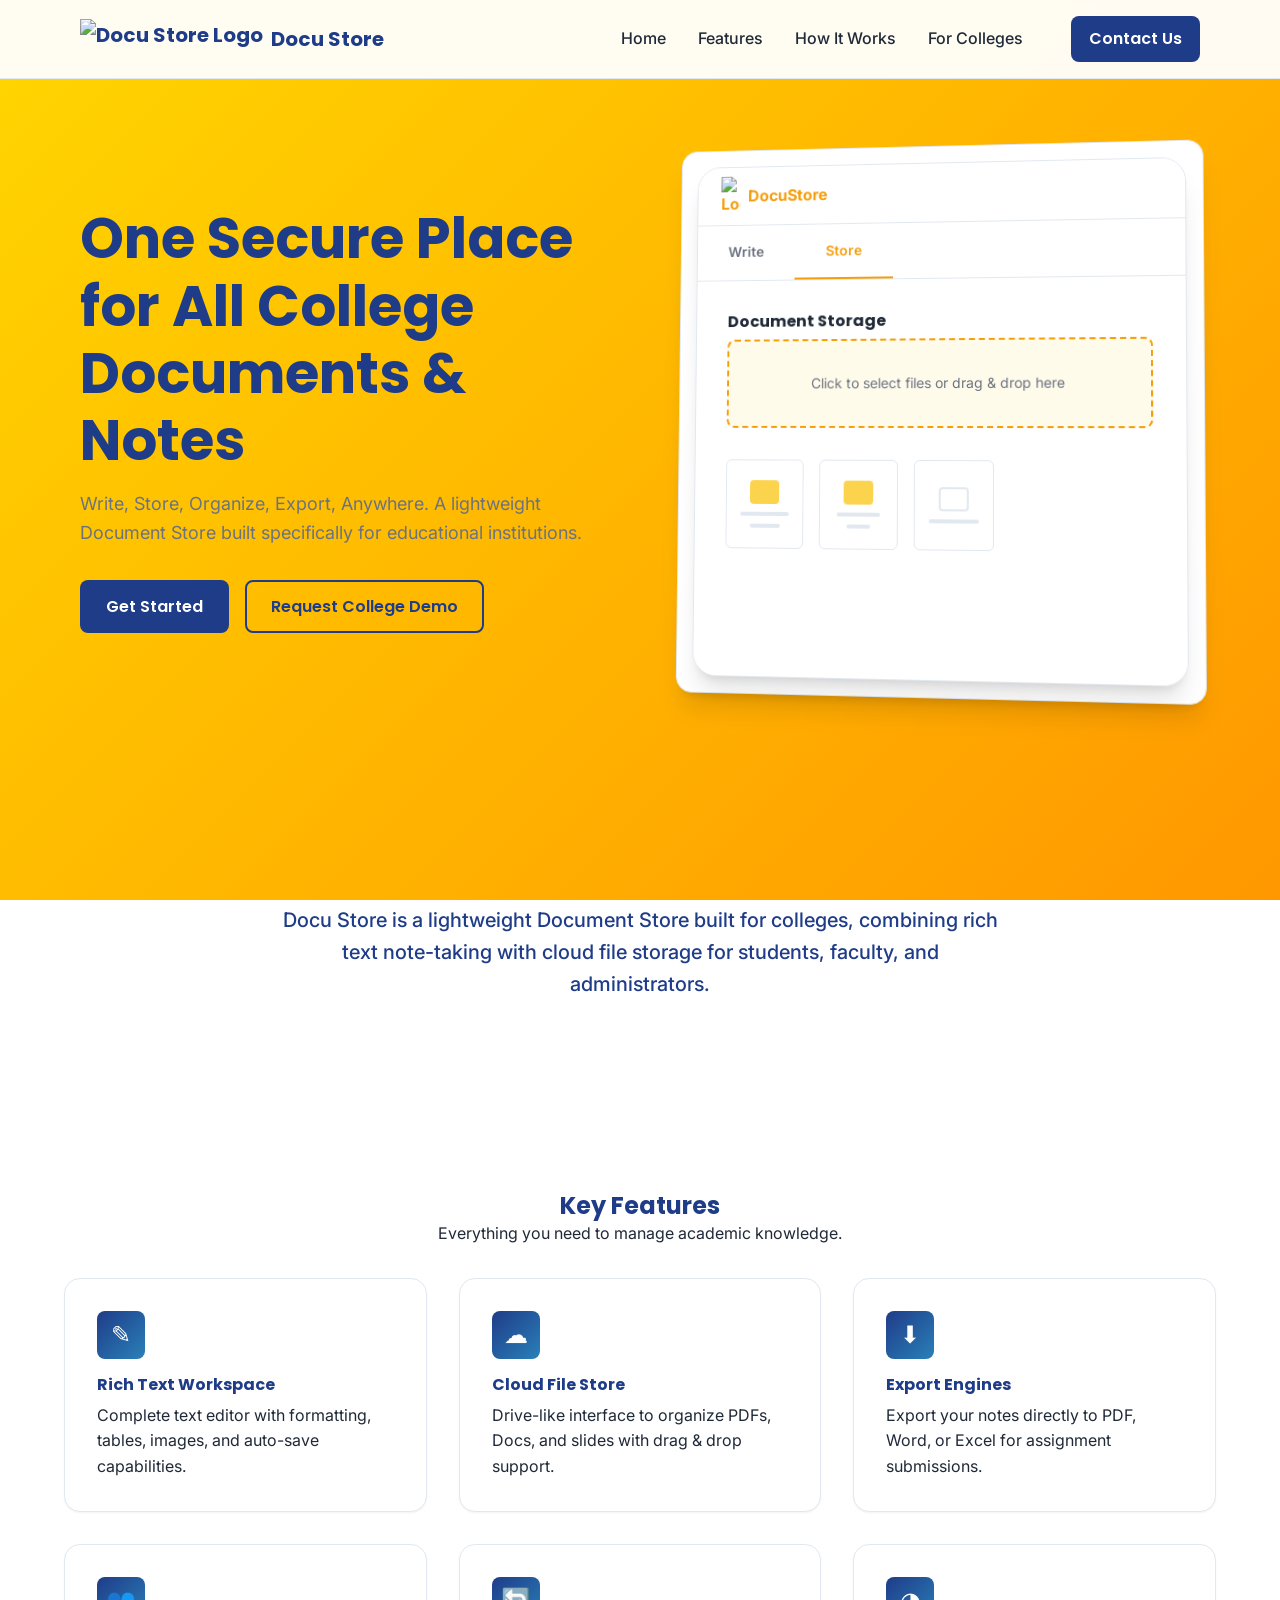
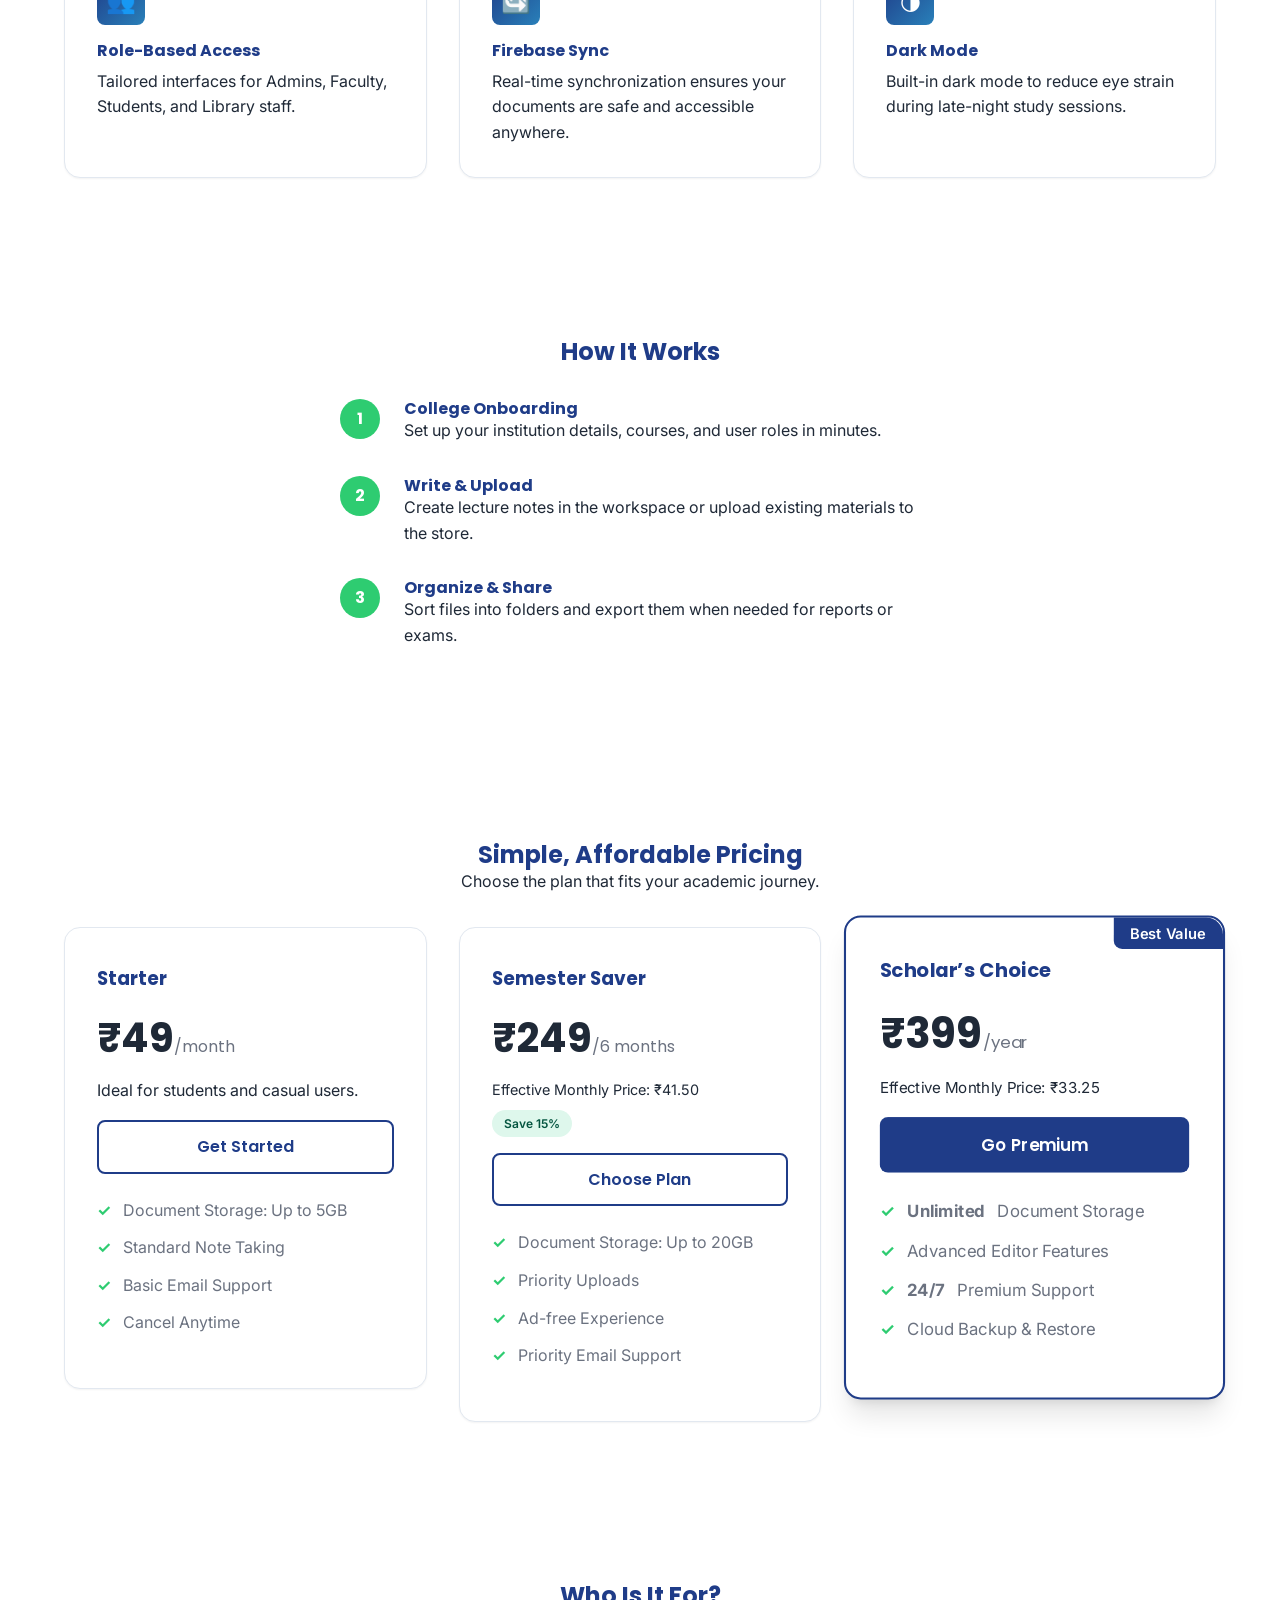
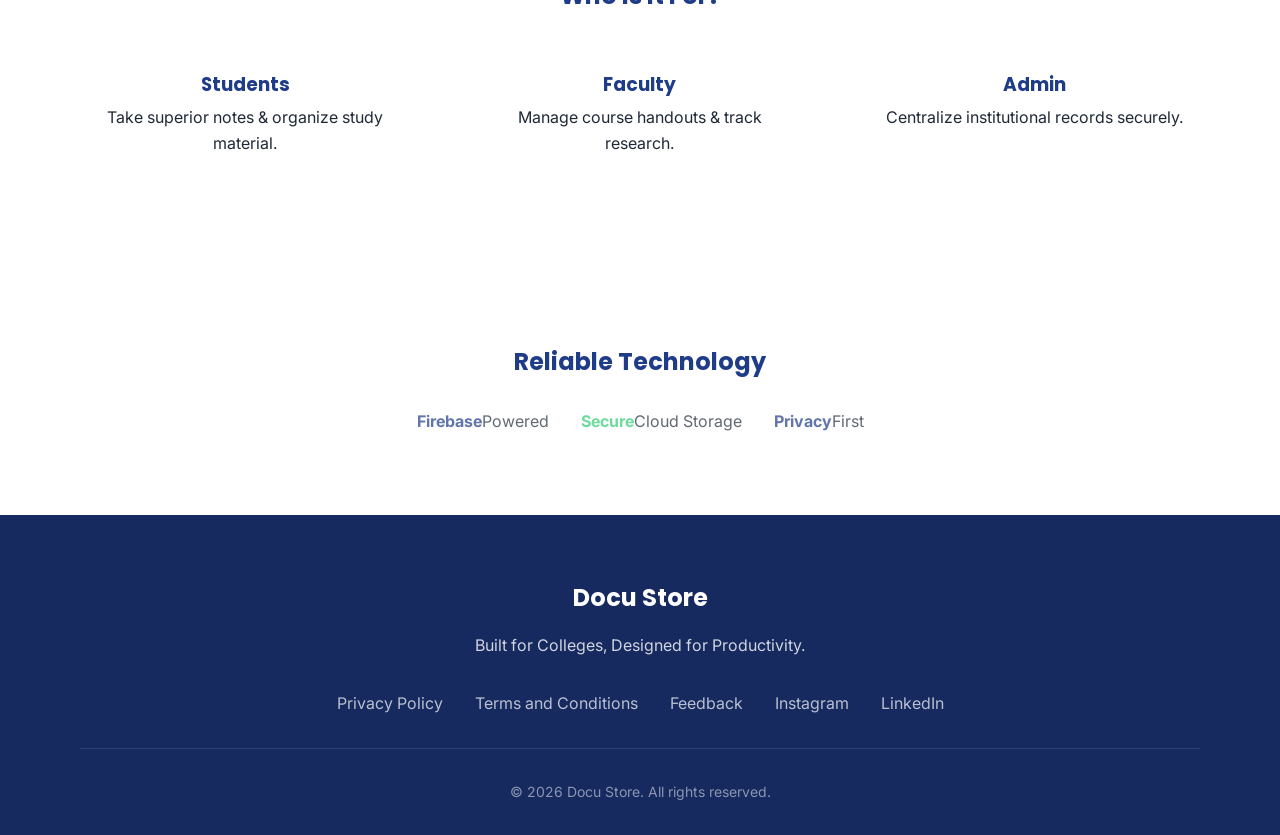
==== index.html @ 029dfb32 "index.html" ====
<!DOCTYPE html>
<html lang="en">

<head>
    <!-- Google tag (gtag.js) -->
    <script async src="https://www.googletagmanager.com/gtag/js?id=G-Z3MWE1KCMF"></script>
    <script>
        window.dataLayer = window.dataLayer || [];
        function gtag() { dataLayer.push(arguments); }
        gtag('js', new Date());

        gtag('config', 'G-Z3MWE1KCMF');
    </script>
    <meta charset="UTF-8">
    <meta name="viewport" content="width=device-width, initial-scale=1.0">
    <title>Docu Store - Document Store for Colleges</title>
    <link rel="stylesheet" href="index.css">

    <!-- Meta SEO -->
    <meta name="description"
        content="One Secure Place for All College Documents & Notes. Write. Store. Organize. Export. Anywhere.">
</head>

<body>

    <!-- Header -->
    <nav class="navbar">
        <div class="container flex justify-between items-center">
            <a href="#" class="nav-logo">
                <img src="logo.png" alt="Docu Store Logo">
                <span>Docu Store</span>
            </a>

            <div class="nav-links" id="navLinks">
                <a href="#home" class="nav-link">Home</a>
                <a href="#features" class="nav-link">Features</a>
                <a href="#how-it-works" class="nav-link">How It Works</a>
                <a href="#for-colleges" class="nav-link">For Colleges</a>
                <a href="#contact" class="btn btn-primary" style="padding: 0.5rem 1rem; margin-left: 1rem;">Contact
                    Us</a>
            </div>

            <!-- Mobile Menu Toggle -->
            <button class="menu-toggle" id="menuToggle" aria-label="Toggle Menu">
                <svg viewBox="0 0 24 24" width="24" height="24" fill="none" stroke="currentColor" stroke-width="2"
                    stroke-linecap="round" stroke-linejoin="round">
                    <line x1="3" y1="12" x2="21" y2="12"></line>
                    <line x1="3" y1="6" x2="21" y2="6"></line>
                    <line x1="3" y1="18" x2="21" y2="18"></line>
                </svg>
            </button>
        </div>
    </nav>

    <!-- Hero Section -->
    <section class="hero" id="home">
        <div class="container hero-inner">
            <div class="hero-content">
                <h1>One Secure Place for All College Documents & Notes</h1>
                <p>Write, Store, Organize, Export, Anywhere. A lightweight Document Store built specifically for
                    educational institutions.</p>
                <div class="flex gap-4">
                    <a href="#" class="btn btn-primary">Get Started</a>
                    <a href="#" class="btn btn-secondary">Request College Demo</a>
                </div>
            </div>
            <div class="hero-image">
                <div class="preview-dash">
                    <div class="preview-header">
                        <div style="font-weight: 700; color: #f59e0b; display: flex; align-items: center; gap: 0.5rem;">
                            <img src="logo.png" alt="Logo" style="width: 20px; height: auto;">
                            DocuStore
                        </div>
                    </div>
                    <div class="preview-nav">
                        <div class="preview-tab">Write</div>
                        <div class="preview-tab active">Store</div>
                    </div>
                    <div class="preview-body" style="display: block; padding: 2rem;">
                        <div style="margin-bottom: 2rem;">
                            <h4 style="color: #1f2937; margin-bottom: 0.5rem;">Document Storage</h4>
                            <div class="preview-dropzone">
                                Click to select files or drag & drop here
                            </div>
                        </div>
                        <div class="preview-grid-cards">
                            <div class="preview-file-card">
                                <div class="preview-folder-icon"></div>
                                <div class="preview-file-lines" style="width: 80%"></div>
                                <div class="preview-file-lines" style="width: 50%"></div>
                            </div>
                            <div class="preview-file-card">
                                <div class="preview-folder-icon"></div>
                                <div class="preview-file-lines" style="width: 70%"></div>
                                <div class="preview-file-lines" style="width: 40%"></div>
                            </div>
                            <div class="preview-file-card">
                                <div class="preview-folder-icon" style="background: white; border: 2px solid #e2e8f0;">
                                </div>
                                <div class="preview-file-lines" style="width: 80%"></div>
                            </div>
                        </div>
                    </div>
                </div>
            </div>
        </div>
    </section>

    <!-- About Section -->
    <section class="container py-20 text-center">
        <div class="card"
            style="max-width: 800px; margin: 0 auto; border: none; box-shadow: none; background: transparent;">
            <p style="font-size: 1.25rem; font-weight: 500; color: var(--primary);">
                Docu Store is a lightweight Document Store built for colleges, combining rich text note-taking with
                cloud file storage for students, faculty, and administrators.
            </p>
        </div>
    </section>

    <!-- Key Features -->
    <section class="container py-20" id="features">
        <div class="text-center mb-4">
            <h2>Key Features</h2>
            <p class="text-muted">Everything you need to manage academic knowledge.</p>
        </div>

        <div class="feature-grid mt-8">
            <!-- Feature 1 -->
            <div class="card">
                <div class="feature-icon">✎</div>
                <h4>Rich Text Workspace</h4>
                <p class="mt-2 text-muted">Complete text editor with formatting, tables, images, and auto-save
                    capabilities.</p>
            </div>

            <!-- Feature 2 -->
            <div class="card">
                <div class="feature-icon">☁</div>
                <h4>Cloud File Store</h4>
                <p class="mt-2 text-muted">Drive-like interface to organize PDFs, Docs, and slides with drag & drop
                    support.</p>
            </div>

            <!-- Feature 3 -->
            <div class="card">
                <div class="feature-icon">⬇</div>
                <h4>Export Engines</h4>
                <p class="mt-2 text-muted">Export your notes directly to PDF, Word, or Excel for assignment submissions.
                </p>
            </div>

            <!-- Feature 4 -->
            <div class="card">
                <div class="feature-icon">👥</div>
                <h4>Role-Based Access</h4>
                <p class="mt-2 text-muted">Tailored interfaces for Admins, Faculty, Students, and Library staff.</p>
            </div>

            <!-- Feature 5 -->
            <div class="card">
                <div class="feature-icon">🔄</div>
                <h4>Firebase Sync</h4>
                <p class="mt-2 text-muted">Real-time synchronization ensures your documents are safe and accessible
                    anywhere.</p>
            </div>

            <!-- Feature 6 -->
            <div class="card">
                <div class="feature-icon">◑</div>
                <h4>Dark Mode</h4>
                <p class="mt-2 text-muted">Built-in dark mode to reduce eye strain during late-night study sessions.</p>
            </div>
        </div>
    </section>

    <!-- How It Works -->
    <section class="bg-surface py-20" id="how-it-works" style="background-color: var(--bg-surface);">
        <div class="container">
            <h2 class="text-center mb-4">How It Works</h2>
            <div class="steps-container mt-8" style="max-width: 600px; margin: 2rem auto;">

                <div class="step-card">
                    <div class="step-number">1</div>
                    <div>
                        <h4>College Onboarding</h4>
                        <p class="text-muted">Set up your institution details, courses, and user roles in minutes.</p>
                    </div>
                </div>

                <div class="step-card">
                    <div class="step-number">2</div>
                    <div>
                        <h4>Write & Upload</h4>
                        <p class="text-muted">Create lecture notes in the workspace or upload existing materials to the
                            store.</p>
                    </div>
                </div>

                <div class="step-card">
                    <div class="step-number">3</div>
                    <div>
                        <h4>Organize & Share</h4>
                        <p class="text-muted">Sort files into folders and export them when needed for reports or exams.
                        </p>
                    </div>
                </div>

            </div>
        </div>
    </section>

    <!-- Pricing Section -->
    <section class="container py-20" id="pricing">
        <div class="text-center mb-4">
            <h2>Simple, Affordable Pricing</h2>
            <p class="text-muted">Choose the plan that fits your academic journey.</p>
        </div>

        <div class="feature-grid mt-8" style="align-items: flex-start;">
            <!-- Starter Plan -->
            <div class="card pricing-card">
                <h3 class="text-primary">Starter</h3>
                <div class="price-tag">₹49<span class="price-period">/month</span></div>
                <p class="text-muted mb-4">Ideal for students and casual users.</p>
                <a href="#" class="btn btn-secondary" style="width: 100%;">Get Started</a>
                <ul class="pricing-features mt-4">
                    <li><span class="check">✓</span> Document Storage: Up to 5GB</li>
                    <li><span class="check">✓</span> Standard Note Taking</li>
                    <li><span class="check">✓</span> Basic Email Support</li>
                    <li><span class="check">✓</span> Cancel Anytime</li>
                </ul>
            </div>

            <!-- Semester Saver Plan -->
            <div class="card pricing-card">
                <h3 class="text-primary">Semester Saver</h3>
                <div class="price-tag">₹249<span class="price-period">/6 months</span></div>
                <p class="text-muted" style="font-size: 0.9rem;">Effective Monthly Price: ₹41.50</p>
                <div class="savings-badge">Save 15%</div>
                <a href="#" class="btn btn-secondary mt-4" style="width: 100%;">Choose Plan</a>
                <ul class="pricing-features mt-4">
                    <li><span class="check">✓</span> Document Storage: Up to 20GB</li>
                    <li><span class="check">✓</span> Priority Uploads</li>
                    <li><span class="check">✓</span> Ad-free Experience</li>
                    <li><span class="check">✓</span> Priority Email Support</li>
                </ul>
            </div>

            <!-- Scholar's Choice Plan -->
            <div class="card pricing-card popular">
                <div class="popular-tag">Best Value</div>
                <h3 class="text-primary">Scholar’s Choice</h3>
                <div class="price-tag">₹399<span class="price-period">/year</span></div>
                <p class="text-muted" style="font-size: 0.9rem;">Effective Monthly Price: ₹33.25</p>
                <a href="#" class="btn btn-primary mt-4" style="width: 100%;">Go Premium</a>
                <ul class="pricing-features mt-4">
                    <li><span class="check">✓</span> <strong>Unlimited</strong> Document Storage</li>
                    <li><span class="check">✓</span> Advanced Editor Features</li>
                    <li><span class="check">✓</span> <strong>24/7</strong> Premium Support</li>
                    <li><span class="check">✓</span> Cloud Backup & Restore</li>
                </ul>
            </div>
        </div>
    </section>

    <!-- Who Is It For -->
    <section class="container py-20" id="for-colleges">
        <h2 class="text-center mb-4">Who Is It For?</h2>
        <div class="feature-grid mt-8">
            <div class="audience-card">
                <h3>Students</h3>
                <p class="text-muted mt-2">Take superior notes & organize study material.</p>
            </div>
            <div class="audience-card">
                <h3>Faculty</h3>
                <p class="text-muted mt-2">Manage course handouts & track research.</p>
            </div>
            <div class="audience-card">
                <h3>Admin</h3>
                <p class="text-muted mt-2">Centralize institutional records securely.</p>
            </div>
        </div>
    </section>

    <!-- Trust -->
    <section class="container py-20 text-center">
        <h2 style="margin-bottom:2rem;">Reliable Technology</h2>
        <div class="flex justify-center gap-8 flex-wrap" style="opacity: 0.7;">
            <div class="flex items-center gap-2">
                <span class="text-primary" style="font-weight: 700;">Firebase</span> Powered
            </div>
            <div class="flex items-center gap-2">
                <span class="text-secondary" style="font-weight: 700;">Secure</span> Cloud Storage
            </div>
            <div class="flex items-center gap-2">
                <span class="text-primary" style="font-weight: 700;">Privacy</span> First
            </div>
        </div>
    </section>

    <!-- Footer -->
    <footer class="footer" id="contact">
        <div class="container text-center">
            <div class="nav-logo footer-logo">
                <!-- Using text for footer logo simplicity or could repeat img -->
                Docu Store
            </div>
            <p style="color: rgba(255,255,255,0.8); margin-bottom: 2rem;">Built for Colleges, Designed for Productivity.
            </p>

            <div class="footer-links justify-center">
                <a href="privacy.html" class="footer-link">Privacy Policy</a>
                <a href="terms.html" class="footer-link">Terms and Conditions</a>
                <a href="#" class="footer-link">Feedback</a>
                <a href="https://www.instagram.com/docu__store/?hl=en" target="_blank" rel="noopener noreferrer"
                    class="footer-link">Instagram</a>
                <a href="https://www.linkedin.com/in/docustore-collegeerp-53016b3a3/" target="_blank"
                    rel="noopener noreferrer" class="footer-link">LinkedIn</a>
            </div>

            <div class="copyright">
                &copy; 2026 Docu Store. All rights reserved.
            </div>
        </div>
    </footer>

    <script>
        const menuToggle = document.getElementById('menuToggle');
        const navLinks = document.getElementById('navLinks');

        menuToggle.addEventListener('click', () => {
            navLinks.classList.toggle('active');
        });

        // Close menu when clicking a link
        document.querySelectorAll('.nav-link').forEach(link => {
            link.addEventListener('click', () => {
                navLinks.classList.remove('active');
            });
        });

        // Close menu when clicking outside
        document.addEventListener('click', (e) => {
            if (!navLinks.contains(e.target) && !menuToggle.contains(e.target)) {
                navLinks.classList.remove('active');
            }
        });
    </script>
</body>

</html>
---- index.css ----
@import url('https://fonts.googleapis.com/css2?family=Inter:wght@400;500;600&family=Poppins:wght@600;700&display=swap');

:root {
    /* Brand Colors */
    --primary: #1f3c88;
    --primary-dark: #162a60;
    --secondary: #2ecc71;
    --secondary-dark: #27ae60;

    /* Neutral Colors */
    --text-main: #1f2937;
    --text-muted: #6b7280;
    --bg-body: #ffffff;
    --bg-surface: rgba(255, 255, 255, 0.9);
    /* Glassy surface */
    --bg-card: #ffffff;
    --border-light: #e2e8f0;

    /* Shadows */
    --shadow-sm: 0 1px 2px 0 rgb(0 0 0 / 0.05);
    --shadow-md: 0 4px 6px -1px rgb(0 0 0 / 0.1), 0 2px 4px -2px rgb(0 0 0 / 0.1);
    --shadow-lg: 0 10px 15px -3px rgb(0 0 0 / 0.1), 0 4px 6px -4px rgb(0 0 0 / 0.1);
    --shadow-xl: 0 20px 25px -5px rgb(0 0 0 / 0.1), 0 8px 10px -6px rgb(0 0 0 / 0.1);

    /* Spacing & Layout */
    --container-max: 1280px;
    --radius-sm: 0.375rem;
    --radius-md: 0.5rem;
    --radius-lg: 1rem;
    --radius-xl: 1.5rem;
}

/* Dark Mode Override (Class based) */
.dark {
    --text-main: #f9fafb;
    --text-muted: #9ca3af;
    --bg-body: #111827;
    --bg-surface: #1f2937;
    --bg-card: #2d3748;
    --border-light: #374151;
}

/* Reset & Base */
*,
*::before,
*::after {
    box-sizing: border-box;
    margin: 0;
    padding: 0;
}

html {
    scroll-behavior: smooth;
}

body {
    font-family: 'Inter', sans-serif;
    color: var(--text-main);
    /* Global Vibrant Background */
    background: linear-gradient(135deg, #FFD600 0%, #FF9800 100%);
    background-attachment: fixed;
    min-height: 100vh;
    line-height: 1.6;
    -webkit-font-smoothing: antialiased;
}

h1,
h2,
h3,
h4,
h5,
h6 {
    font-family: 'Poppins', sans-serif;
    color: var(--primary);
    line-height: 1.2;
}

a {
    text-decoration: none;
    color: inherit;
    transition: color 0.2s ease;
}

img {
    max-width: 100%;
    display: block;
}

/* Utilities */
.container {
    width: 90%;
    max-width: var(--container-max);
    margin: 0 auto;
    padding: 0 1rem;
}

.flex {
    display: flex;
}

.flex-col {
    flex-direction: column;
}

.items-center {
    align-items: center;
}

.justify-between {
    justify-content: space-between;
}

.justify-center {
    justify-content: center;
}

.gap-4 {
    gap: 1rem;
}

.gap-8 {
    gap: 2rem;
}

.text-center {
    text-align: center;
}

.text-primary {
    color: var(--primary);
}

.text-secondary {
    color: var(--secondary);
}

.mt-2 {
    margin-top: 0.5rem;
}

.mt-4 {
    margin-top: 1rem;
}

.mt-8 {
    margin-top: 2rem;
}

.mb-4 {
    margin-bottom: 1rem;
}

.my-16 {
    margin: 4rem 0;
}

.py-20 {
    padding: 5rem 0;
}

/* Components */
.btn {
    display: inline-flex;
    align-items: center;
    justify-content: center;
    padding: 0.75rem 1.5rem;
    font-family: 'Poppins', sans-serif;
    font-weight: 600;
    border-radius: var(--radius-md);
    transition: all 0.2s ease;
    cursor: pointer;
    border: 2px solid transparent;
}

.btn-primary {
    background-color: var(--primary);
    color: white;
}

.btn-primary:hover {
    background-color: var(--primary-dark);
    transform: translateY(-2px);
    box-shadow: var(--shadow-md);
}

.btn-secondary {
    background-color: transparent;
    border-color: var(--primary);
    color: var(--primary);
}

.btn-secondary:hover {
    background-color: rgba(31, 60, 136, 0.05);
}

.card {
    background: var(--bg-card);
    border-radius: var(--radius-lg);
    padding: 2rem;
    box-shadow: var(--shadow-sm);
    transition: transform 0.2s ease, box-shadow 0.2s ease;
    border: 1px solid var(--border-light);
}

.card:hover {
    transform: translateY(-4px);
    box-shadow: var(--shadow-lg);
}

/* Navbar */
.navbar {
    background: rgba(255, 255, 255, 0.95);
    backdrop-filter: blur(10px);
    position: sticky;
    top: 0;
    z-index: 1000;
    border-bottom: 1px solid var(--border-light);
    padding: 1rem 0;
}

.nav-logo {
    display: flex;
    align-items: center;
    gap: 0.5rem;
    font-weight: 700;
    font-size: 1.25rem;
    color: var(--primary);
    font-family: 'Poppins', sans-serif;
}

.nav-logo img {
    height: 40px;
    width: auto;
}

.nav-links {
    display: none;
}

.nav-links.active {
    display: flex;
    flex-direction: column;
    position: absolute;
    top: 100%;
    left: 0;
    right: 0;
    background: white;
    padding: 1rem;
    box-shadow: var(--shadow-md);
    gap: 1rem;
}

@media (min-width: 768px) {
    .nav-links {
        display: flex;
        flex-direction: row;
        position: static;
        padding: 0;
        box-shadow: none;
        background: transparent;
        align-items: center;
        gap: 2rem;
    }
}

.nav-link {
    font-weight: 500;
    color: var(--text-main);
}

.nav-link:hover {
    color: var(--primary);
}

/* Hero Section */
.hero {
    padding: 4rem 0 6rem;
    background: transparent;
    overflow: hidden;
}

.hero-content h1 {
    font-size: 2.5rem;
    margin-bottom: 1rem;
    color: var(--primary);
}

.hero-content p {
    font-size: 1.125rem;
    color: var(--text-muted);
    margin-bottom: 2rem;
    max-width: 600px;
}

.hero-image {
    margin-top: 3rem;
    border-radius: var(--radius-lg);
    box-shadow: var(--shadow-xl);
    background: white;
    padding: 1rem;
    border: 1px solid var(--border-light);
    transform: perspective(1000px) rotateY(-5deg) rotateX(2deg);
    transition: transform 0.5s ease;
}

.hero-image:hover {
    transform: perspective(1000px) rotateY(0) rotateX(0);
}

@media (min-width: 768px) {
    .hero-inner {
        display: grid;
        grid-template-columns: 1fr 1fr;
        gap: 4rem;
        align-items: center;
    }

    .hero-content h1 {
        font-size: 3.5rem;
    }

    .hero-image {
        margin-top: 0;
    }
}

/* Features Grid */
.feature-grid {
    display: grid;
    grid-template-columns: 1fr;
    gap: 2rem;
}

@media (min-width: 768px) {
    .feature-grid {
        grid-template-columns: repeat(2, 1fr);
    }
}

@media (min-width: 1024px) {
    .feature-grid {
        grid-template-columns: repeat(3, 1fr);
    }
}

.feature-icon {
    width: 3rem;
    height: 3rem;
    background: linear-gradient(135deg, var(--primary) 0%, #2980b9 100%);
    color: white;
    border-radius: var(--radius-md);
    display: flex;
    align-items: center;
    justify-content: center;
    margin-bottom: 1rem;
    font-size: 1.5rem;
}

/* How It Works */
.steps-container {
    display: grid;
    gap: 2rem;
}

.step-card {
    display: flex;
    align-items: flex-start;
    gap: 1.5rem;
}

.step-number {
    flex-shrink: 0;
    width: 2.5rem;
    height: 2.5rem;
    background: var(--secondary);
    color: white;
    border-radius: 50%;
    display: flex;
    align-items: center;
    justify-content: center;
    font-weight: 700;
    font-family: 'Poppins', sans-serif;
}

/* Product Preview */
.preview-dash {
    background: white;
    border-radius: var(--radius-xl);
    box-shadow: var(--shadow-xl);
    border: 1px solid var(--border-light);
    overflow: hidden;
    position: relative;
}

.preview-header {
    height: 60px;
    background: white;
    border-bottom: 1px solid var(--border-light);
    display: flex;
    align-items: center;
    padding: 0 1.5rem;
    gap: 1rem;
}

.preview-body {
    height: 400px;
    background: var(--bg-surface);
    display: flex;
}

.preview-sidebar {
    width: 200px;
    background: white;
    border-right: 1px solid var(--border-light);
    padding: 1.5rem;
    display: none;
}

@media (min-width: 640px) {
    .preview-sidebar {
        display: block;
    }
}

.preview-content {
    flex: 1;
    padding: 2rem;
}

.fake-lines {
    height: 12px;
    background: #e2e8f0;
    border-radius: 4px;
    margin-bottom: 1rem;
    width: 100%;
}

.fake-lines.short {
    width: 60%;
}

/* Specific Preview Dashboard Styles */
.preview-nav {
    display: flex;
    border-bottom: 1px solid var(--border-light);
    background: white;
}

.preview-tab {
    padding: 1rem 2rem;
    font-weight: 600;
    color: var(--text-muted);
    font-size: 0.875rem;
    border-bottom: 2px solid transparent;
}

.preview-tab.active {
    color: #f59e0b;
    /* Orange-ish color from screenshot */
    border-bottom-color: #f59e0b;
}

.preview-dropzone {
    border: 2px dashed #f59e0b;
    border-radius: var(--radius-md);
    padding: 2rem;
    text-align: center;
    color: var(--text-muted);
    font-size: 0.875rem;
    margin-bottom: 2rem;
    background: #fffbeb;
}

.preview-grid-cards {
    display: flex;
    gap: 1rem;
}

.preview-file-card {
    width: 80px;
    height: 90px;
    background: white;
    border: 1px solid var(--border-light);
    border-radius: var(--radius-sm);
    display: flex;
    flex-direction: column;
    align-items: center;
    justify-content: center;
    padding: 0.5rem;
    gap: 0.5rem;
}

.preview-folder-icon {
    width: 30px;
    height: 24px;
    background: #fcd34d;
    /* Yellow folder */
    border-radius: 4px;
}

.preview-file-lines {
    width: 100%;
    height: 4px;
    background: #e2e8f0;
    border-radius: 2px;
}

/* Audience */
.audience-card {
    text-align: center;
    padding: 2rem;
    background: var(--bg-surface);
    border-radius: var(--radius-lg);
}

/* Footer */
.footer {
    background: var(--primary-dark);
    color: white;
    padding: 4rem 0 2rem;
}

.footer-logo {
    font-size: 1.5rem;
    font-weight: 700;
    font-family: 'Poppins', sans-serif;
    margin-bottom: 1rem;
    display: inline-block;
    color: white;
}

.footer-links {
    display: flex;
    gap: 2rem;
    margin-bottom: 2rem;
    flex-wrap: wrap;
}

.footer-link {
    color: rgba(255, 255, 255, 0.7);
}

.footer-link:hover {
    color: white;
}

.copyright {
    border-top: 1px solid rgba(255, 255, 255, 0.1);
    padding-top: 2rem;

    color: rgba(255, 255, 255, 0.5);
    font-size: 0.875rem;
}

/* Pricing Section Styles */
.pricing-card {
    position: relative;
    padding: 2.5rem 2rem;
    display: flex;
    flex-direction: column;
}

.pricing-card.popular {
    border: 2px solid var(--primary);
    transform: scale(1.05);
    box-shadow: var(--shadow-xl);
    z-index: 10;
}

.popular-tag {
    position: absolute;
    top: 0;
    right: 0;
    background: var(--primary);
    color: white;
    padding: 0.25rem 1rem;
    font-size: 0.875rem;
    font-weight: 600;
    border-bottom-left-radius: var(--radius-md);
    border-top-right-radius: var(--radius-lg);
    /* Matches card radius */
}

.price-tag {
    font-size: 2.5rem;
    font-weight: 700;
    color: var(--text-main);
    margin: 1rem 0 0.5rem;
    font-family: 'Poppins', sans-serif;
}

.price-period {
    font-size: 1rem;
    color: var(--text-muted);
    font-weight: 400;
}

.savings-badge {
    background: #def7ec;
    color: #03543f;
    padding: 0.25rem 0.75rem;
    border-radius: 9999px;
    font-size: 0.75rem;
    font-weight: 600;
    display: inline-block;
    align-self: flex-start;
    margin-top: 0.5rem;
}

.pricing-features {
    list-style: none;
    margin-top: 1.5rem;
    text-align: left;
}

.pricing-features li {
    margin-bottom: 0.75rem;
    display: flex;
    align-items: center;
    gap: 0.75rem;
    color: var(--text-muted);
}

.check {
    color: var(--secondary);
    font-weight: bold;
}

/* Mobile Toggle Button */
.menu-toggle {
    display: flex;
    align-items: center;
    justify-content: center;
    background: transparent;
    border: 1px solid var(--border-light);
    border-radius: var(--radius-sm);
    padding: 0.5rem;
    cursor: pointer;
    color: var(--primary);
    transition: all 0.2s ease;
}

.menu-toggle:hover {
    background: rgba(31, 60, 136, 0.05);
}

@media (min-width: 768px) {
    .menu-toggle {
        display: none;
    }
}

/* Responsive Adjustments */
@media (max-width: 767px) {
    .container {
        padding: 0 1.5rem;
    }

    .hero-inner {
        display: flex;
        flex-direction: column;
        text-align: center;
        gap: 3rem;
    }

    .hero-content h1 {
        font-size: 2.25rem;
    }

    .hero-content p {
        margin-left: auto;
        margin-right: auto;
    }

    .hero-image {
        transform: none !important;
    }

    .feature-grid {
        grid-template-columns: 1fr;
    }

    .pricing-card.popular {
        transform: scale(1);
        margin: 1rem 0;
    }

    .steps-container {
        padding: 0 1rem;
    }

    .footer-links {
        flex-direction: column;
        gap: 1rem;
        align-items: center;
    }

    .nav-links.active {
        display: flex !important;
        flex-direction: column;
        position: absolute;
        top: 100%;
        left: 0;
        right: 0;
        background: white;
        padding: 1.5rem;
        box-shadow: var(--shadow-lg);
        border-bottom: 1px solid var(--border-light);
        gap: 1rem;
        z-index: 999;
    }

    .nav-links.active .btn {
        margin-left: 0 !important;
        width: 100%;
    }

    .preview-grid-cards {
        flex-wrap: wrap;
        justify-content: center;
    }
}

@media (max-width: 480px) {
    .hero-content h1 {
        font-size: 1.875rem;
    }

    .flex.gap-4 {
        flex-direction: column;
        width: 100%;
        gap: 1rem;
    }

    .flex.gap-4 .btn {
        width: 100%;
    }
}
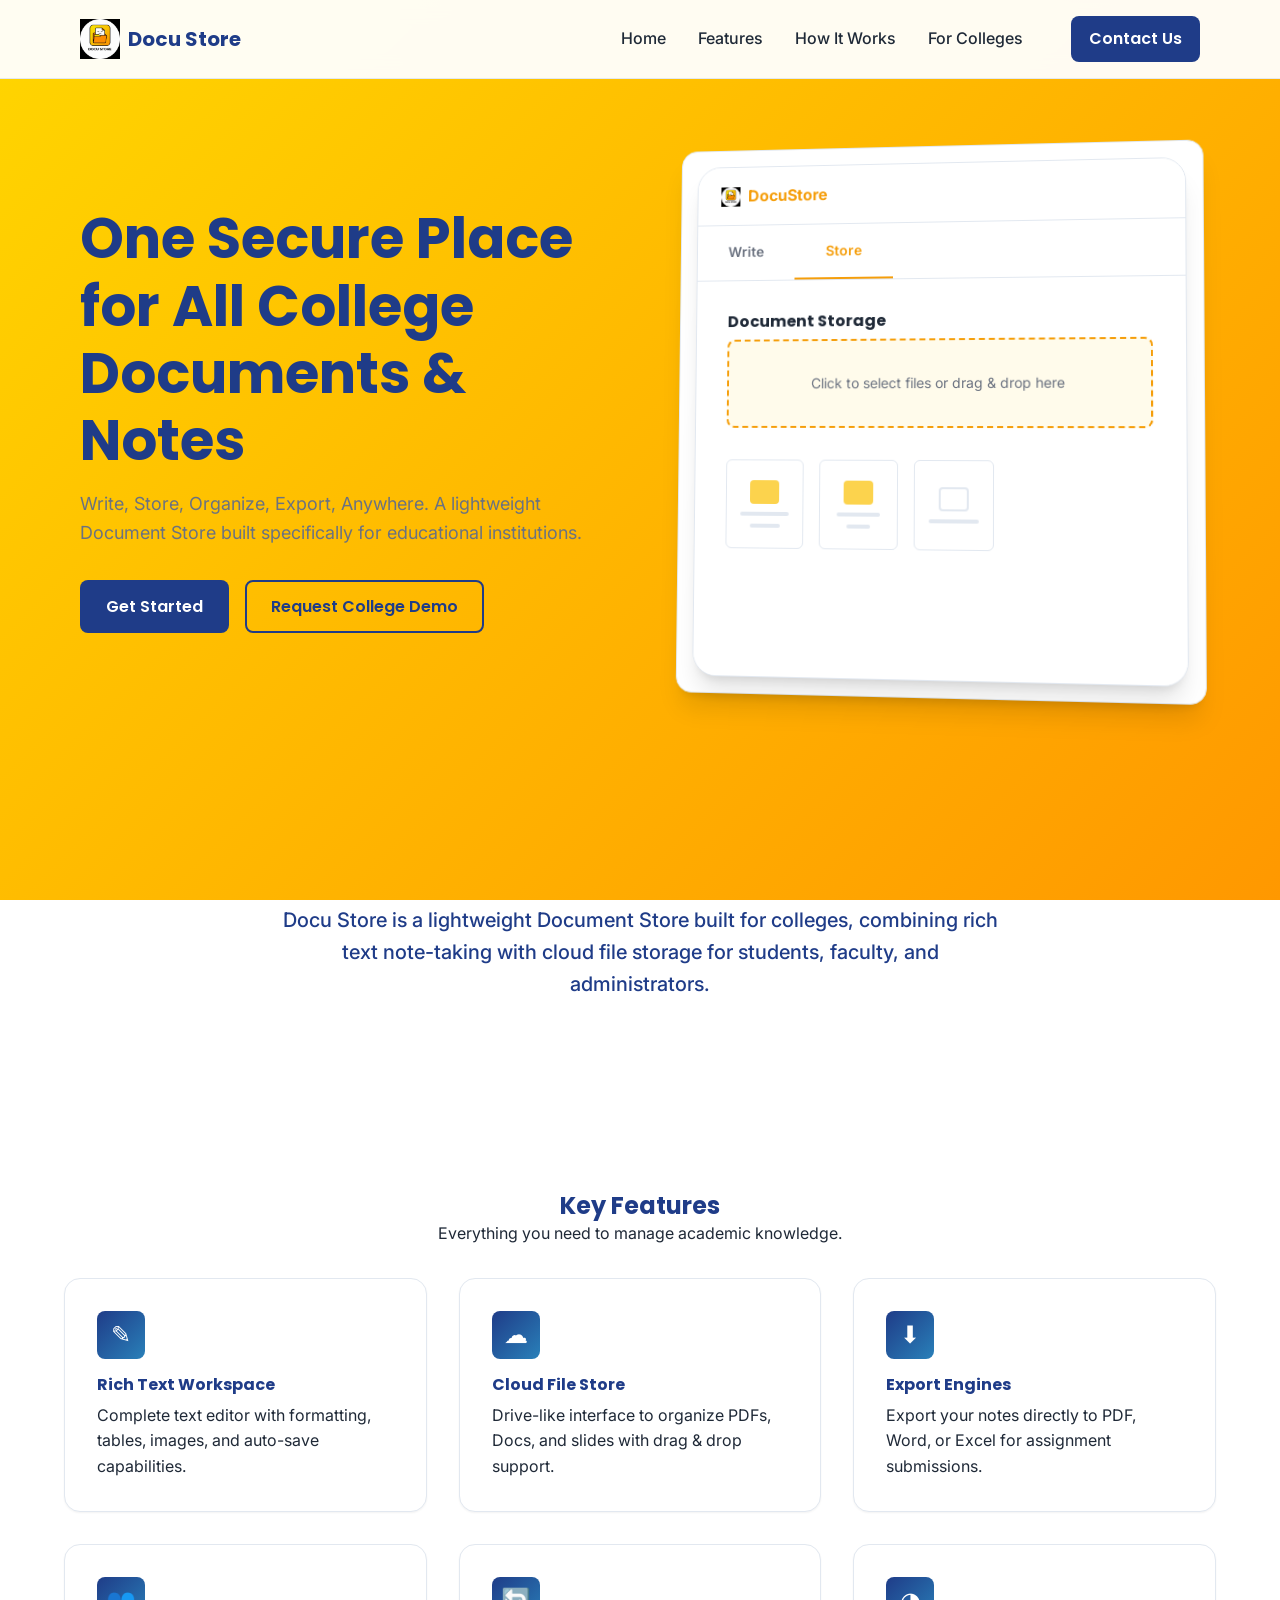
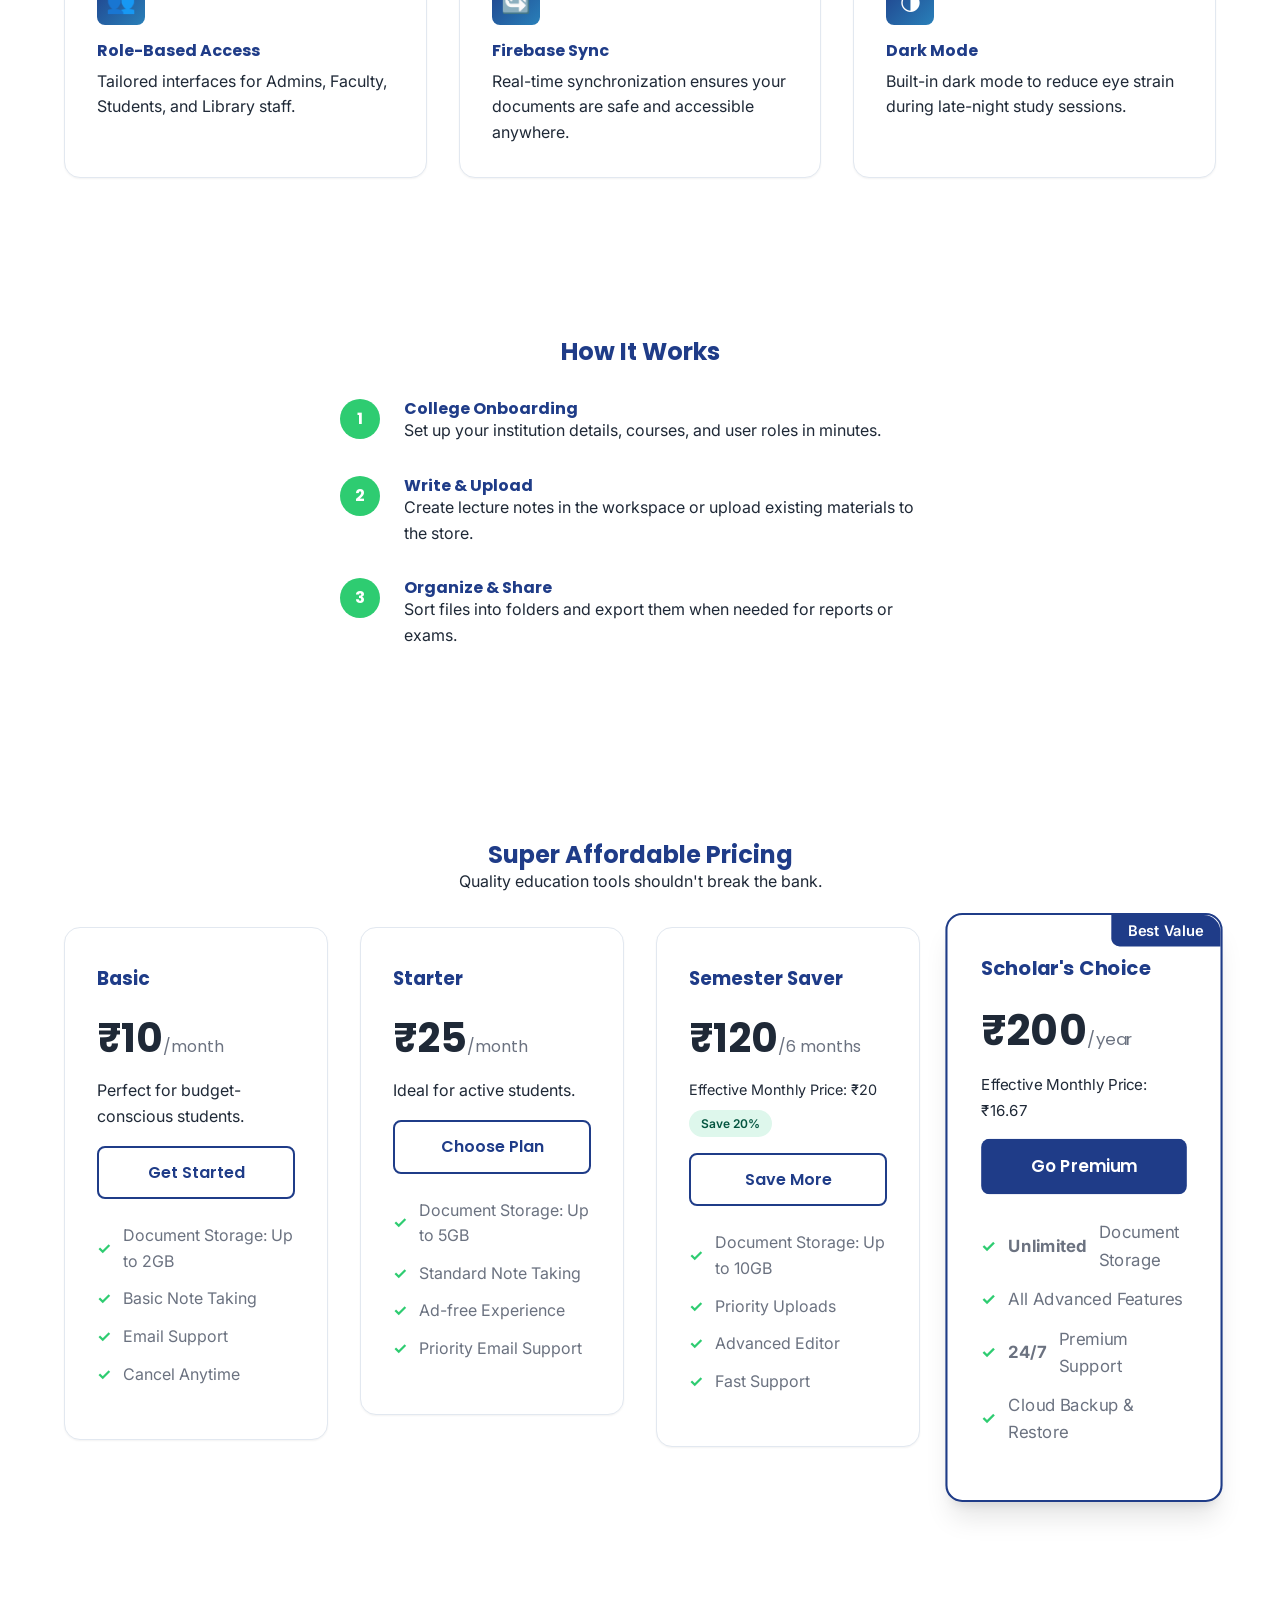
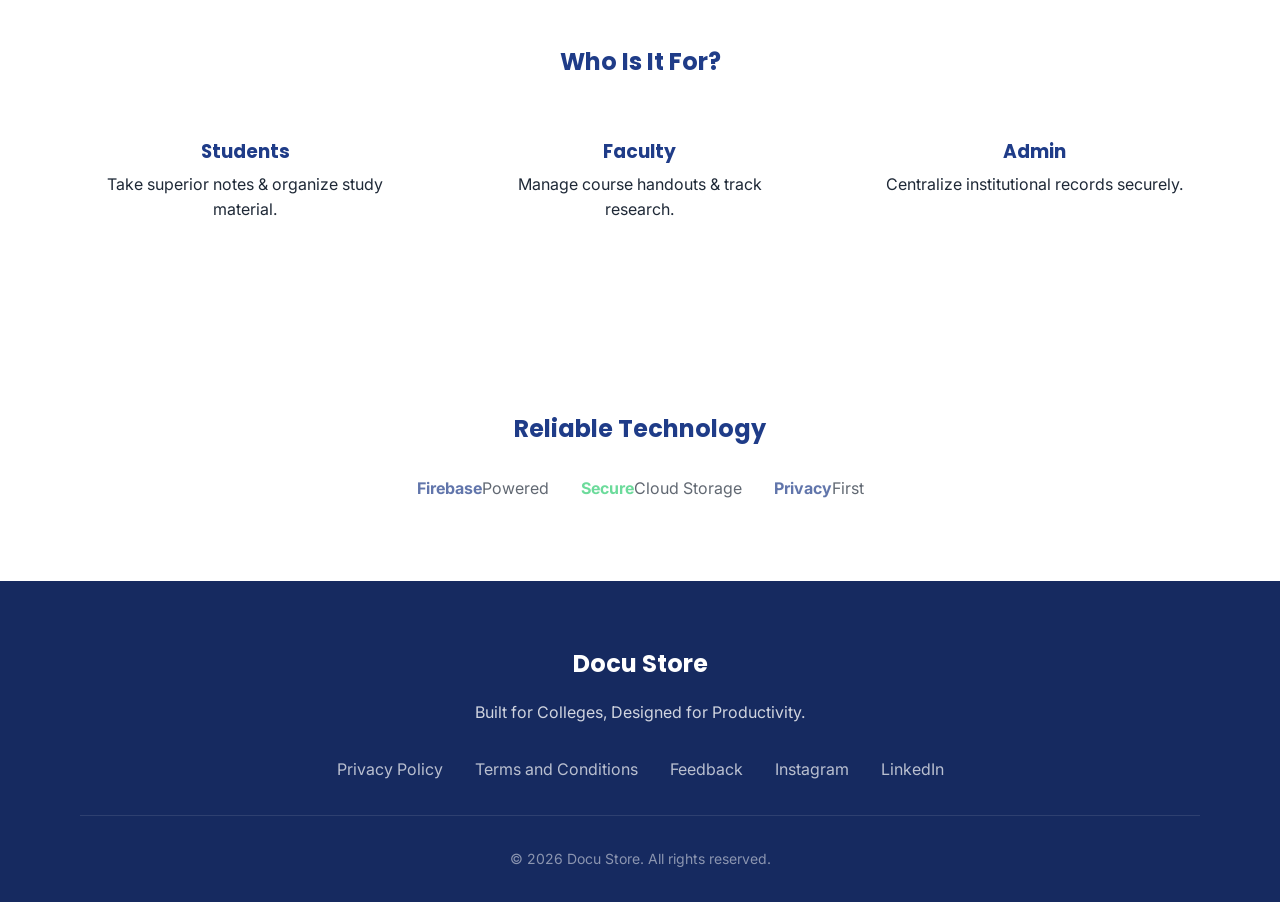
==== commit 57a50879: "Update pricing: Add affordable 10/month plan and reduce all prices, link all CTAs to live app" ====
--- a/index.html
+++ b/index.html
@@ -1,351 +1,371 @@
-<!DOCTYPE html>
-<html lang="en">
-
-<head>
-    <!-- Google tag (gtag.js) -->
-    <script async src="https://www.googletagmanager.com/gtag/js?id=G-Z3MWE1KCMF"></script>
-    <script>
-        window.dataLayer = window.dataLayer || [];
-        function gtag() { dataLayer.push(arguments); }
-        gtag('js', new Date());
-
-        gtag('config', 'G-Z3MWE1KCMF');
-    </script>
-    <meta charset="UTF-8">
-    <meta name="viewport" content="width=device-width, initial-scale=1.0">
-    <title>Docu Store - Document Store for Colleges</title>
-    <link rel="stylesheet" href="index.css">
-
-    <!-- Meta SEO -->
-    <meta name="description"
-        content="One Secure Place for All College Documents & Notes. Write. Store. Organize. Export. Anywhere.">
-</head>
-
-<body>
-
-    <!-- Header -->
-    <nav class="navbar">
-        <div class="container flex justify-between items-center">
-            <a href="#" class="nav-logo">
-                <img src="logo.png" alt="Docu Store Logo">
-                <span>Docu Store</span>
-            </a>
-
-            <div class="nav-links" id="navLinks">
-                <a href="#home" class="nav-link">Home</a>
-                <a href="#features" class="nav-link">Features</a>
-                <a href="#how-it-works" class="nav-link">How It Works</a>
-                <a href="#for-colleges" class="nav-link">For Colleges</a>
-                <a href="#contact" class="btn btn-primary" style="padding: 0.5rem 1rem; margin-left: 1rem;">Contact
-                    Us</a>
-            </div>
-
-            <!-- Mobile Menu Toggle -->
-            <button class="menu-toggle" id="menuToggle" aria-label="Toggle Menu">
-                <svg viewBox="0 0 24 24" width="24" height="24" fill="none" stroke="currentColor" stroke-width="2"
-                    stroke-linecap="round" stroke-linejoin="round">
-                    <line x1="3" y1="12" x2="21" y2="12"></line>
-                    <line x1="3" y1="6" x2="21" y2="6"></line>
-                    <line x1="3" y1="18" x2="21" y2="18"></line>
-                </svg>
-            </button>
-        </div>
-    </nav>
-
-    <!-- Hero Section -->
-    <section class="hero" id="home">
-        <div class="container hero-inner">
-            <div class="hero-content">
-                <h1>One Secure Place for All College Documents & Notes</h1>
-                <p>Write, Store, Organize, Export, Anywhere. A lightweight Document Store built specifically for
-                    educational institutions.</p>
-                <div class="flex gap-4">
-                    <a href="#" class="btn btn-primary">Get Started</a>
-                    <a href="#" class="btn btn-secondary">Request College Demo</a>
-                </div>
-            </div>
-            <div class="hero-image">
-                <div class="preview-dash">
-                    <div class="preview-header">
-                        <div style="font-weight: 700; color: #f59e0b; display: flex; align-items: center; gap: 0.5rem;">
-                            <img src="logo.png" alt="Logo" style="width: 20px; height: auto;">
-                            DocuStore
-                        </div>
-                    </div>
-                    <div class="preview-nav">
-                        <div class="preview-tab">Write</div>
-                        <div class="preview-tab active">Store</div>
-                    </div>
-                    <div class="preview-body" style="display: block; padding: 2rem;">
-                        <div style="margin-bottom: 2rem;">
-                            <h4 style="color: #1f2937; margin-bottom: 0.5rem;">Document Storage</h4>
-                            <div class="preview-dropzone">
-                                Click to select files or drag & drop here
-                            </div>
-                        </div>
-                        <div class="preview-grid-cards">
-                            <div class="preview-file-card">
-                                <div class="preview-folder-icon"></div>
-                                <div class="preview-file-lines" style="width: 80%"></div>
-                                <div class="preview-file-lines" style="width: 50%"></div>
-                            </div>
-                            <div class="preview-file-card">
-                                <div class="preview-folder-icon"></div>
-                                <div class="preview-file-lines" style="width: 70%"></div>
-                                <div class="preview-file-lines" style="width: 40%"></div>
-                            </div>
-                            <div class="preview-file-card">
-                                <div class="preview-folder-icon" style="background: white; border: 2px solid #e2e8f0;">
-                                </div>
-                                <div class="preview-file-lines" style="width: 80%"></div>
-                            </div>
-                        </div>
-                    </div>
-                </div>
-            </div>
-        </div>
-    </section>
-
-    <!-- About Section -->
-    <section class="container py-20 text-center">
-        <div class="card"
-            style="max-width: 800px; margin: 0 auto; border: none; box-shadow: none; background: transparent;">
-            <p style="font-size: 1.25rem; font-weight: 500; color: var(--primary);">
-                Docu Store is a lightweight Document Store built for colleges, combining rich text note-taking with
-                cloud file storage for students, faculty, and administrators.
-            </p>
-        </div>
-    </section>
-
-    <!-- Key Features -->
-    <section class="container py-20" id="features">
-        <div class="text-center mb-4">
-            <h2>Key Features</h2>
-            <p class="text-muted">Everything you need to manage academic knowledge.</p>
-        </div>
-
-        <div class="feature-grid mt-8">
-            <!-- Feature 1 -->
-            <div class="card">
-                <div class="feature-icon">✎</div>
-                <h4>Rich Text Workspace</h4>
-                <p class="mt-2 text-muted">Complete text editor with formatting, tables, images, and auto-save
-                    capabilities.</p>
-            </div>
-
-            <!-- Feature 2 -->
-            <div class="card">
-                <div class="feature-icon">☁</div>
-                <h4>Cloud File Store</h4>
-                <p class="mt-2 text-muted">Drive-like interface to organize PDFs, Docs, and slides with drag & drop
-                    support.</p>
-            </div>
-
-            <!-- Feature 3 -->
-            <div class="card">
-                <div class="feature-icon">⬇</div>
-                <h4>Export Engines</h4>
-                <p class="mt-2 text-muted">Export your notes directly to PDF, Word, or Excel for assignment submissions.
-                </p>
-            </div>
-
-            <!-- Feature 4 -->
-            <div class="card">
-                <div class="feature-icon">👥</div>
-                <h4>Role-Based Access</h4>
-                <p class="mt-2 text-muted">Tailored interfaces for Admins, Faculty, Students, and Library staff.</p>
-            </div>
-
-            <!-- Feature 5 -->
-            <div class="card">
-                <div class="feature-icon">🔄</div>
-                <h4>Firebase Sync</h4>
-                <p class="mt-2 text-muted">Real-time synchronization ensures your documents are safe and accessible
-                    anywhere.</p>
-            </div>
-
-            <!-- Feature 6 -->
-            <div class="card">
-                <div class="feature-icon">◑</div>
-                <h4>Dark Mode</h4>
-                <p class="mt-2 text-muted">Built-in dark mode to reduce eye strain during late-night study sessions.</p>
-            </div>
-        </div>
-    </section>
-
-    <!-- How It Works -->
-    <section class="bg-surface py-20" id="how-it-works" style="background-color: var(--bg-surface);">
-        <div class="container">
-            <h2 class="text-center mb-4">How It Works</h2>
-            <div class="steps-container mt-8" style="max-width: 600px; margin: 2rem auto;">
-
-                <div class="step-card">
-                    <div class="step-number">1</div>
-                    <div>
-                        <h4>College Onboarding</h4>
-                        <p class="text-muted">Set up your institution details, courses, and user roles in minutes.</p>
-                    </div>
-                </div>
-
-                <div class="step-card">
-                    <div class="step-number">2</div>
-                    <div>
-                        <h4>Write & Upload</h4>
-                        <p class="text-muted">Create lecture notes in the workspace or upload existing materials to the
-                            store.</p>
-                    </div>
-                </div>
-
-                <div class="step-card">
-                    <div class="step-number">3</div>
-                    <div>
-                        <h4>Organize & Share</h4>
-                        <p class="text-muted">Sort files into folders and export them when needed for reports or exams.
-                        </p>
-                    </div>
-                </div>
-
-            </div>
-        </div>
-    </section>
-
-    <!-- Pricing Section -->
-    <section class="container py-20" id="pricing">
-        <div class="text-center mb-4">
-            <h2>Simple, Affordable Pricing</h2>
-            <p class="text-muted">Choose the plan that fits your academic journey.</p>
-        </div>
-
-        <div class="feature-grid mt-8" style="align-items: flex-start;">
-            <!-- Starter Plan -->
-            <div class="card pricing-card">
-                <h3 class="text-primary">Starter</h3>
-                <div class="price-tag">₹49<span class="price-period">/month</span></div>
-                <p class="text-muted mb-4">Ideal for students and casual users.</p>
-                <a href="#" class="btn btn-secondary" style="width: 100%;">Get Started</a>
-                <ul class="pricing-features mt-4">
-                    <li><span class="check">✓</span> Document Storage: Up to 5GB</li>
-                    <li><span class="check">✓</span> Standard Note Taking</li>
-                    <li><span class="check">✓</span> Basic Email Support</li>
-                    <li><span class="check">✓</span> Cancel Anytime</li>
-                </ul>
-            </div>
-
-            <!-- Semester Saver Plan -->
-            <div class="card pricing-card">
-                <h3 class="text-primary">Semester Saver</h3>
-                <div class="price-tag">₹249<span class="price-period">/6 months</span></div>
-                <p class="text-muted" style="font-size: 0.9rem;">Effective Monthly Price: ₹41.50</p>
-                <div class="savings-badge">Save 15%</div>
-                <a href="#" class="btn btn-secondary mt-4" style="width: 100%;">Choose Plan</a>
-                <ul class="pricing-features mt-4">
-                    <li><span class="check">✓</span> Document Storage: Up to 20GB</li>
-                    <li><span class="check">✓</span> Priority Uploads</li>
-                    <li><span class="check">✓</span> Ad-free Experience</li>
-                    <li><span class="check">✓</span> Priority Email Support</li>
-                </ul>
-            </div>
-
-            <!-- Scholar's Choice Plan -->
-            <div class="card pricing-card popular">
-                <div class="popular-tag">Best Value</div>
-                <h3 class="text-primary">Scholar’s Choice</h3>
-                <div class="price-tag">₹399<span class="price-period">/year</span></div>
-                <p class="text-muted" style="font-size: 0.9rem;">Effective Monthly Price: ₹33.25</p>
-                <a href="#" class="btn btn-primary mt-4" style="width: 100%;">Go Premium</a>
-                <ul class="pricing-features mt-4">
-                    <li><span class="check">✓</span> <strong>Unlimited</strong> Document Storage</li>
-                    <li><span class="check">✓</span> Advanced Editor Features</li>
-                    <li><span class="check">✓</span> <strong>24/7</strong> Premium Support</li>
-                    <li><span class="check">✓</span> Cloud Backup & Restore</li>
-                </ul>
-            </div>
-        </div>
-    </section>
-
-    <!-- Who Is It For -->
-    <section class="container py-20" id="for-colleges">
-        <h2 class="text-center mb-4">Who Is It For?</h2>
-        <div class="feature-grid mt-8">
-            <div class="audience-card">
-                <h3>Students</h3>
-                <p class="text-muted mt-2">Take superior notes & organize study material.</p>
-            </div>
-            <div class="audience-card">
-                <h3>Faculty</h3>
-                <p class="text-muted mt-2">Manage course handouts & track research.</p>
-            </div>
-            <div class="audience-card">
-                <h3>Admin</h3>
-                <p class="text-muted mt-2">Centralize institutional records securely.</p>
-            </div>
-        </div>
-    </section>
-
-    <!-- Trust -->
-    <section class="container py-20 text-center">
-        <h2 style="margin-bottom:2rem;">Reliable Technology</h2>
-        <div class="flex justify-center gap-8 flex-wrap" style="opacity: 0.7;">
-            <div class="flex items-center gap-2">
-                <span class="text-primary" style="font-weight: 700;">Firebase</span> Powered
-            </div>
-            <div class="flex items-center gap-2">
-                <span class="text-secondary" style="font-weight: 700;">Secure</span> Cloud Storage
-            </div>
-            <div class="flex items-center gap-2">
-                <span class="text-primary" style="font-weight: 700;">Privacy</span> First
-            </div>
-        </div>
-    </section>
-
-    <!-- Footer -->
-    <footer class="footer" id="contact">
-        <div class="container text-center">
-            <div class="nav-logo footer-logo">
-                <!-- Using text for footer logo simplicity or could repeat img -->
-                Docu Store
-            </div>
-            <p style="color: rgba(255,255,255,0.8); margin-bottom: 2rem;">Built for Colleges, Designed for Productivity.
-            </p>
-
-            <div class="footer-links justify-center">
-                <a href="privacy.html" class="footer-link">Privacy Policy</a>
-                <a href="terms.html" class="footer-link">Terms and Conditions</a>
-                <a href="#" class="footer-link">Feedback</a>
-                <a href="https://www.instagram.com/docu__store/?hl=en" target="_blank" rel="noopener noreferrer"
-                    class="footer-link">Instagram</a>
-                <a href="https://www.linkedin.com/in/docustore-collegeerp-53016b3a3/" target="_blank"
-                    rel="noopener noreferrer" class="footer-link">LinkedIn</a>
-            </div>
-
-            <div class="copyright">
-                &copy; 2026 Docu Store. All rights reserved.
-            </div>
-        </div>
-    </footer>
-
-    <script>
-        const menuToggle = document.getElementById('menuToggle');
-        const navLinks = document.getElementById('navLinks');
-
-        menuToggle.addEventListener('click', () => {
-            navLinks.classList.toggle('active');
-        });
-
-        // Close menu when clicking a link
-        document.querySelectorAll('.nav-link').forEach(link => {
-            link.addEventListener('click', () => {
-                navLinks.classList.remove('active');
-            });
-        });
-
-        // Close menu when clicking outside
-        document.addEventListener('click', (e) => {
-            if (!navLinks.contains(e.target) && !menuToggle.contains(e.target)) {
-                navLinks.classList.remove('active');
-            }
-        });
-    </script>
-</body>
-
-</html>
+<!DOCTYPE html>
+<html lang="en">
+
+<head>
+    <!-- Google tag (gtag.js) -->
+    <script async src="https://www.googletagmanager.com/gtag/js?id=G-Z3MWE1KCMF"></script>
+    <script>
+        window.dataLayer = window.dataLayer || [];
+        function gtag() { dataLayer.push(arguments); }
+        gtag('js', new Date());
+
+        gtag('config', 'G-Z3MWE1KCMF');
+    </script>
+    <meta charset="UTF-8">
+    <meta name="viewport" content="width=device-width, initial-scale=1.0">
+    <title>Docu Store - Document Store for Colleges</title>
+    <link rel="stylesheet" href="index.css">
+
+    <!-- Meta SEO -->
+    <meta name="description"
+        content="One Secure Place for All College Documents & Notes. Write. Store. Organize. Export. Anywhere.">
+</head>
+
+<body>
+
+    <!-- Header -->
+    <nav class="navbar">
+        <div class="container flex justify-between items-center">
+            <a href="#" class="nav-logo">
+                <img src="logo.png" alt="Docu Store Logo">
+                <span>Docu Store</span>
+            </a>
+
+            <div class="nav-links" id="navLinks">
+                <a href="#home" class="nav-link">Home</a>
+                <a href="#features" class="nav-link">Features</a>
+                <a href="#how-it-works" class="nav-link">How It Works</a>
+                <a href="#for-colleges" class="nav-link">For Colleges</a>
+                <a href="#contact" class="btn btn-primary" style="padding: 0.5rem 1rem; margin-left: 1rem;">Contact
+                    Us</a>
+            </div>
+
+            <!-- Mobile Menu Toggle -->
+            <button class="menu-toggle" id="menuToggle" aria-label="Toggle Menu">
+                <svg viewBox="0 0 24 24" width="24" height="24" fill="none" stroke="currentColor" stroke-width="2"
+                    stroke-linecap="round" stroke-linejoin="round">
+                    <line x1="3" y1="12" x2="21" y2="12"></line>
+                    <line x1="3" y1="6" x2="21" y2="6"></line>
+                    <line x1="3" y1="18" x2="21" y2="18"></line>
+                </svg>
+            </button>
+        </div>
+    </nav>
+
+    <!-- Hero Section -->
+    <section class="hero" id="home">
+        <div class="container hero-inner">
+            <div class="hero-content">
+                <h1>One Secure Place for All College Documents & Notes</h1>
+                <p>Write, Store, Organize, Export, Anywhere. A lightweight Document Store built specifically for
+                    educational institutions.</p>
+                <div class="flex gap-4">
+                    <a href="https://docustore-frontend.onrender.com" class="btn btn-primary" target="_blank"
+                        rel="noopener noreferrer">Get Started</a>
+                    <a href="#contact" class="btn btn-secondary">Request College Demo</a>
+                </div>
+            </div>
+            <div class="hero-image">
+                <div class="preview-dash">
+                    <div class="preview-header">
+                        <div style="font-weight: 700; color: #f59e0b; display: flex; align-items: center; gap: 0.5rem;">
+                            <img src="logo.png" alt="Logo" style="width: 20px; height: auto;">
+                            DocuStore
+                        </div>
+                    </div>
+                    <div class="preview-nav">
+                        <div class="preview-tab">Write</div>
+                        <div class="preview-tab active">Store</div>
+                    </div>
+                    <div class="preview-body" style="display: block; padding: 2rem;">
+                        <div style="margin-bottom: 2rem;">
+                            <h4 style="color: #1f2937; margin-bottom: 0.5rem;">Document Storage</h4>
+                            <div class="preview-dropzone">
+                                Click to select files or drag & drop here
+                            </div>
+                        </div>
+                        <div class="preview-grid-cards">
+                            <div class="preview-file-card">
+                                <div class="preview-folder-icon"></div>
+                                <div class="preview-file-lines" style="width: 80%"></div>
+                                <div class="preview-file-lines" style="width: 50%"></div>
+                            </div>
+                            <div class="preview-file-card">
+                                <div class="preview-folder-icon"></div>
+                                <div class="preview-file-lines" style="width: 70%"></div>
+                                <div class="preview-file-lines" style="width: 40%"></div>
+                            </div>
+                            <div class="preview-file-card">
+                                <div class="preview-folder-icon" style="background: white; border: 2px solid #e2e8f0;">
+                                </div>
+                                <div class="preview-file-lines" style="width: 80%"></div>
+                            </div>
+                        </div>
+                    </div>
+                </div>
+            </div>
+        </div>
+    </section>
+
+    <!-- About Section -->
+    <section class="container py-20 text-center">
+        <div class="card"
+            style="max-width: 800px; margin: 0 auto; border: none; box-shadow: none; background: transparent;">
+            <p style="font-size: 1.25rem; font-weight: 500; color: var(--primary);">
+                Docu Store is a lightweight Document Store built for colleges, combining rich text note-taking with
+                cloud file storage for students, faculty, and administrators.
+            </p>
+        </div>
+    </section>
+
+    <!-- Key Features -->
+    <section class="container py-20" id="features">
+        <div class="text-center mb-4">
+            <h2>Key Features</h2>
+            <p class="text-muted">Everything you need to manage academic knowledge.</p>
+        </div>
+
+        <div class="feature-grid mt-8">
+            <!-- Feature 1 -->
+            <div class="card">
+                <div class="feature-icon">✎</div>
+                <h4>Rich Text Workspace</h4>
+                <p class="mt-2 text-muted">Complete text editor with formatting, tables, images, and auto-save
+                    capabilities.</p>
+            </div>
+
+            <!-- Feature 2 -->
+            <div class="card">
+                <div class="feature-icon">☁</div>
+                <h4>Cloud File Store</h4>
+                <p class="mt-2 text-muted">Drive-like interface to organize PDFs, Docs, and slides with drag & drop
+                    support.</p>
+            </div>
+
+            <!-- Feature 3 -->
+            <div class="card">
+                <div class="feature-icon">⬇</div>
+                <h4>Export Engines</h4>
+                <p class="mt-2 text-muted">Export your notes directly to PDF, Word, or Excel for assignment submissions.
+                </p>
+            </div>
+
+            <!-- Feature 4 -->
+            <div class="card">
+                <div class="feature-icon">👥</div>
+                <h4>Role-Based Access</h4>
+                <p class="mt-2 text-muted">Tailored interfaces for Admins, Faculty, Students, and Library staff.</p>
+            </div>
+
+            <!-- Feature 5 -->
+            <div class="card">
+                <div class="feature-icon">🔄</div>
+                <h4>Firebase Sync</h4>
+                <p class="mt-2 text-muted">Real-time synchronization ensures your documents are safe and accessible
+                    anywhere.</p>
+            </div>
+
+            <!-- Feature 6 -->
+            <div class="card">
+                <div class="feature-icon">◑</div>
+                <h4>Dark Mode</h4>
+                <p class="mt-2 text-muted">Built-in dark mode to reduce eye strain during late-night study sessions.</p>
+            </div>
+        </div>
+    </section>
+
+    <!-- How It Works -->
+    <section class="bg-surface py-20" id="how-it-works" style="background-color: var(--bg-surface);">
+        <div class="container">
+            <h2 class="text-center mb-4">How It Works</h2>
+            <div class="steps-container mt-8" style="max-width: 600px; margin: 2rem auto;">
+
+                <div class="step-card">
+                    <div class="step-number">1</div>
+                    <div>
+                        <h4>College Onboarding</h4>
+                        <p class="text-muted">Set up your institution details, courses, and user roles in minutes.</p>
+                    </div>
+                </div>
+
+                <div class="step-card">
+                    <div class="step-number">2</div>
+                    <div>
+                        <h4>Write & Upload</h4>
+                        <p class="text-muted">Create lecture notes in the workspace or upload existing materials to the
+                            store.</p>
+                    </div>
+                </div>
+
+                <div class="step-card">
+                    <div class="step-number">3</div>
+                    <div>
+                        <h4>Organize & Share</h4>
+                        <p class="text-muted">Sort files into folders and export them when needed for reports or exams.
+                        </p>
+                    </div>
+                </div>
+
+            </div>
+        </div>
+    </section>
+
+    <!-- Pricing Section -->
+    <section class="container py-20" id="pricing">
+        <div class="text-center mb-4">
+            <h2>Super Affordable Pricing</h2>
+            <p class="text-muted">Quality education tools shouldn't break the bank.</p>
+        </div>
+
+        <div class="feature-grid mt-8"
+            style="grid-template-columns: repeat(auto-fit, minmax(250px, 1fr)); align-items: flex-start;">
+            <!-- Basic Plan -->
+            <div class="card pricing-card">
+                <h3 class="text-primary">Basic</h3>
+                <div class="price-tag">₹10<span class="price-period">/month</span></div>
+                <p class="text-muted mb-4">Perfect for budget-conscious students.</p>
+                <a href="https://docustore-frontend.onrender.com" class="btn btn-secondary" style="width: 100%;"
+                    target="_blank" rel="noopener noreferrer">Get Started</a>
+                <ul class="pricing-features mt-4">
+                    <li><span class="check">✓</span> Document Storage: Up to 2GB</li>
+                    <li><span class="check">✓</span> Basic Note Taking</li>
+                    <li><span class="check">✓</span> Email Support</li>
+                    <li><span class="check">✓</span> Cancel Anytime</li>
+                </ul>
+            </div>
+
+            <!-- Starter Plan -->
+            <div class="card pricing-card">
+                <h3 class="text-primary">Starter</h3>
+                <div class="price-tag">₹25<span class="price-period">/month</span></div>
+                <p class="text-muted mb-4">Ideal for active students.</p>
+                <a href="https://docustore-frontend.onrender.com" class="btn btn-secondary" style="width: 100%;"
+                    target="_blank" rel="noopener noreferrer">Choose Plan</a>
+                <ul class="pricing-features mt-4">
+                    <li><span class="check">✓</span> Document Storage: Up to 5GB</li>
+                    <li><span class="check">✓</span> Standard Note Taking</li>
+                    <li><span class="check">✓</span> Ad-free Experience</li>
+                    <li><span class="check">✓</span> Priority Email Support</li>
+                </ul>
+            </div>
+
+            <!-- Semester Saver Plan -->
+            <div class="card pricing-card">
+                <h3 class="text-primary">Semester Saver</h3>
+                <div class="price-tag">₹120<span class="price-period">/6 months</span></div>
+                <p class="text-muted" style="font-size: 0.9rem;">Effective Monthly Price: ₹20</p>
+                <div class="savings-badge">Save 20%</div>
+                <a href="https://docustore-frontend.onrender.com" class="btn btn-secondary mt-4" style="width: 100%;"
+                    target="_blank" rel="noopener noreferrer">Save More</a>
+                <ul class="pricing-features mt-4">
+                    <li><span class="check">✓</span> Document Storage: Up to 10GB</li>
+                    <li><span class="check">✓</span> Priority Uploads</li>
+                    <li><span class="check">✓</span> Advanced Editor</li>
+                    <li><span class="check">✓</span> Fast Support</li>
+                </ul>
+            </div>
+
+            <!-- Scholar's Choice Plan -->
+            <div class="card pricing-card popular">
+                <div class="popular-tag">Best Value</div>
+                <h3 class="text-primary">Scholar's Choice</h3>
+                <div class="price-tag">₹200<span class="price-period">/year</span></div>
+                <p class="text-muted" style="font-size: 0.9rem;">Effective Monthly Price: ₹16.67</p>
+                <a href="https://docustore-frontend.onrender.com" class="btn btn-primary mt-4" style="width: 100%;"
+                    target="_blank" rel="noopener noreferrer">Go Premium</a>
+                <ul class="pricing-features mt-4">
+                    <li><span class="check">✓</span> <strong>Unlimited</strong> Document Storage</li>
+                    <li><span class="check">✓</span> All Advanced Features</li>
+                    <li><span class="check">✓</span> <strong>24/7</strong> Premium Support</li>
+                    <li><span class="check">✓</span> Cloud Backup & Restore</li>
+                </ul>
+            </div>
+        </div>
+    </section>
+
+    <!-- Who Is It For -->
+    <section class="container py-20" id="for-colleges">
+        <h2 class="text-center mb-4">Who Is It For?</h2>
+        <div class="feature-grid mt-8">
+            <div class="audience-card">
+                <h3>Students</h3>
+                <p class="text-muted mt-2">Take superior notes & organize study material.</p>
+            </div>
+            <div class="audience-card">
+                <h3>Faculty</h3>
+                <p class="text-muted mt-2">Manage course handouts & track research.</p>
+            </div>
+            <div class="audience-card">
+                <h3>Admin</h3>
+                <p class="text-muted mt-2">Centralize institutional records securely.</p>
+            </div>
+        </div>
+    </section>
+
+    <!-- Trust -->
+    <section class="container py-20 text-center">
+        <h2 style="margin-bottom:2rem;">Reliable Technology</h2>
+        <div class="flex justify-center gap-8 flex-wrap" style="opacity: 0.7;">
+            <div class="flex items-center gap-2">
+                <span class="text-primary" style="font-weight: 700;">Firebase</span> Powered
+            </div>
+            <div class="flex items-center gap-2">
+                <span class="text-secondary" style="font-weight: 700;">Secure</span> Cloud Storage
+            </div>
+            <div class="flex items-center gap-2">
+                <span class="text-primary" style="font-weight: 700;">Privacy</span> First
+            </div>
+        </div>
+    </section>
+
+    <!-- Footer -->
+    <footer class="footer" id="contact">
+        <div class="container text-center">
+            <div class="nav-logo footer-logo">
+                <!-- Using text for footer logo simplicity or could repeat img -->
+                Docu Store
+            </div>
+            <p style="color: rgba(255,255,255,0.8); margin-bottom: 2rem;">Built for Colleges, Designed for Productivity.
+            </p>
+
+            <div class="footer-links justify-center">
+                <a href="privacy.html" class="footer-link">Privacy Policy</a>
+                <a href="terms.html" class="footer-link">Terms and Conditions</a>
+                <a href="#" class="footer-link">Feedback</a>
+                <a href="https://www.instagram.com/docu__store/?hl=en" target="_blank" rel="noopener noreferrer"
+                    class="footer-link">Instagram</a>
+                <a href="https://www.linkedin.com/in/docustore-collegeerp-53016b3a3/" target="_blank"
+                    rel="noopener noreferrer" class="footer-link">LinkedIn</a>
+            </div>
+
+            <div class="copyright">
+                &copy; 2026 Docu Store. All rights reserved.
+            </div>
+        </div>
+    </footer>
+
+    <script>
+        const menuToggle = document.getElementById('menuToggle');
+        const navLinks = document.getElementById('navLinks');
+
+        menuToggle.addEventListener('click', () => {
+            navLinks.classList.toggle('active');
+        });
+
+        // Close menu when clicking a link
+        document.querySelectorAll('.nav-link').forEach(link => {
+            link.addEventListener('click', () => {
+                navLinks.classList.remove('active');
+            });
+        });
+
+        // Close menu when clicking outside
+        document.addEventListener('click', (e) => {
+            if (!navLinks.contains(e.target) && !menuToggle.contains(e.target)) {
+                navLinks.classList.remove('active');
+            }
+        });
+    </script>
+</body>
+
+</html>
--- a/index.css
+++ b/index.css
@@ -1,738 +1,738 @@
-@import url('https://fonts.googleapis.com/css2?family=Inter:wght@400;500;600&family=Poppins:wght@600;700&display=swap');
-
-:root {
-    /* Brand Colors */
-    --primary: #1f3c88;
-    --primary-dark: #162a60;
-    --secondary: #2ecc71;
-    --secondary-dark: #27ae60;
-
-    /* Neutral Colors */
-    --text-main: #1f2937;
-    --text-muted: #6b7280;
-    --bg-body: #ffffff;
-    --bg-surface: rgba(255, 255, 255, 0.9);
-    /* Glassy surface */
-    --bg-card: #ffffff;
-    --border-light: #e2e8f0;
-
-    /* Shadows */
-    --shadow-sm: 0 1px 2px 0 rgb(0 0 0 / 0.05);
-    --shadow-md: 0 4px 6px -1px rgb(0 0 0 / 0.1), 0 2px 4px -2px rgb(0 0 0 / 0.1);
-    --shadow-lg: 0 10px 15px -3px rgb(0 0 0 / 0.1), 0 4px 6px -4px rgb(0 0 0 / 0.1);
-    --shadow-xl: 0 20px 25px -5px rgb(0 0 0 / 0.1), 0 8px 10px -6px rgb(0 0 0 / 0.1);
-
-    /* Spacing & Layout */
-    --container-max: 1280px;
-    --radius-sm: 0.375rem;
-    --radius-md: 0.5rem;
-    --radius-lg: 1rem;
-    --radius-xl: 1.5rem;
-}
-
-/* Dark Mode Override (Class based) */
-.dark {
-    --text-main: #f9fafb;
-    --text-muted: #9ca3af;
-    --bg-body: #111827;
-    --bg-surface: #1f2937;
-    --bg-card: #2d3748;
-    --border-light: #374151;
-}
-
-/* Reset & Base */
-*,
-*::before,
-*::after {
-    box-sizing: border-box;
-    margin: 0;
-    padding: 0;
-}
-
-html {
-    scroll-behavior: smooth;
-}
-
-body {
-    font-family: 'Inter', sans-serif;
-    color: var(--text-main);
-    /* Global Vibrant Background */
-    background: linear-gradient(135deg, #FFD600 0%, #FF9800 100%);
-    background-attachment: fixed;
-    min-height: 100vh;
-    line-height: 1.6;
-    -webkit-font-smoothing: antialiased;
-}
-
-h1,
-h2,
-h3,
-h4,
-h5,
-h6 {
-    font-family: 'Poppins', sans-serif;
-    color: var(--primary);
-    line-height: 1.2;
-}
-
-a {
-    text-decoration: none;
-    color: inherit;
-    transition: color 0.2s ease;
-}
-
-img {
-    max-width: 100%;
-    display: block;
-}
-
-/* Utilities */
-.container {
-    width: 90%;
-    max-width: var(--container-max);
-    margin: 0 auto;
-    padding: 0 1rem;
-}
-
-.flex {
-    display: flex;
-}
-
-.flex-col {
-    flex-direction: column;
-}
-
-.items-center {
-    align-items: center;
-}
-
-.justify-between {
-    justify-content: space-between;
-}
-
-.justify-center {
-    justify-content: center;
-}
-
-.gap-4 {
-    gap: 1rem;
-}
-
-.gap-8 {
-    gap: 2rem;
-}
-
-.text-center {
-    text-align: center;
-}
-
-.text-primary {
-    color: var(--primary);
-}
-
-.text-secondary {
-    color: var(--secondary);
-}
-
-.mt-2 {
-    margin-top: 0.5rem;
-}
-
-.mt-4 {
-    margin-top: 1rem;
-}
-
-.mt-8 {
-    margin-top: 2rem;
-}
-
-.mb-4 {
-    margin-bottom: 1rem;
-}
-
-.my-16 {
-    margin: 4rem 0;
-}
-
-.py-20 {
-    padding: 5rem 0;
-}
-
-/* Components */
-.btn {
-    display: inline-flex;
-    align-items: center;
-    justify-content: center;
-    padding: 0.75rem 1.5rem;
-    font-family: 'Poppins', sans-serif;
-    font-weight: 600;
-    border-radius: var(--radius-md);
-    transition: all 0.2s ease;
-    cursor: pointer;
-    border: 2px solid transparent;
-}
-
-.btn-primary {
-    background-color: var(--primary);
-    color: white;
-}
-
-.btn-primary:hover {
-    background-color: var(--primary-dark);
-    transform: translateY(-2px);
-    box-shadow: var(--shadow-md);
-}
-
-.btn-secondary {
-    background-color: transparent;
-    border-color: var(--primary);
-    color: var(--primary);
-}
-
-.btn-secondary:hover {
-    background-color: rgba(31, 60, 136, 0.05);
-}
-
-.card {
-    background: var(--bg-card);
-    border-radius: var(--radius-lg);
-    padding: 2rem;
-    box-shadow: var(--shadow-sm);
-    transition: transform 0.2s ease, box-shadow 0.2s ease;
-    border: 1px solid var(--border-light);
-}
-
-.card:hover {
-    transform: translateY(-4px);
-    box-shadow: var(--shadow-lg);
-}
-
-/* Navbar */
-.navbar {
-    background: rgba(255, 255, 255, 0.95);
-    backdrop-filter: blur(10px);
-    position: sticky;
-    top: 0;
-    z-index: 1000;
-    border-bottom: 1px solid var(--border-light);
-    padding: 1rem 0;
-}
-
-.nav-logo {
-    display: flex;
-    align-items: center;
-    gap: 0.5rem;
-    font-weight: 700;
-    font-size: 1.25rem;
-    color: var(--primary);
-    font-family: 'Poppins', sans-serif;
-}
-
-.nav-logo img {
-    height: 40px;
-    width: auto;
-}
-
-.nav-links {
-    display: none;
-}
-
-.nav-links.active {
-    display: flex;
-    flex-direction: column;
-    position: absolute;
-    top: 100%;
-    left: 0;
-    right: 0;
-    background: white;
-    padding: 1rem;
-    box-shadow: var(--shadow-md);
-    gap: 1rem;
-}
-
-@media (min-width: 768px) {
-    .nav-links {
-        display: flex;
-        flex-direction: row;
-        position: static;
-        padding: 0;
-        box-shadow: none;
-        background: transparent;
-        align-items: center;
-        gap: 2rem;
-    }
-}
-
-.nav-link {
-    font-weight: 500;
-    color: var(--text-main);
-}
-
-.nav-link:hover {
-    color: var(--primary);
-}
-
-/* Hero Section */
-.hero {
-    padding: 4rem 0 6rem;
-    background: transparent;
-    overflow: hidden;
-}
-
-.hero-content h1 {
-    font-size: 2.5rem;
-    margin-bottom: 1rem;
-    color: var(--primary);
-}
-
-.hero-content p {
-    font-size: 1.125rem;
-    color: var(--text-muted);
-    margin-bottom: 2rem;
-    max-width: 600px;
-}
-
-.hero-image {
-    margin-top: 3rem;
-    border-radius: var(--radius-lg);
-    box-shadow: var(--shadow-xl);
-    background: white;
-    padding: 1rem;
-    border: 1px solid var(--border-light);
-    transform: perspective(1000px) rotateY(-5deg) rotateX(2deg);
-    transition: transform 0.5s ease;
-}
-
-.hero-image:hover {
-    transform: perspective(1000px) rotateY(0) rotateX(0);
-}
-
-@media (min-width: 768px) {
-    .hero-inner {
-        display: grid;
-        grid-template-columns: 1fr 1fr;
-        gap: 4rem;
-        align-items: center;
-    }
-
-    .hero-content h1 {
-        font-size: 3.5rem;
-    }
-
-    .hero-image {
-        margin-top: 0;
-    }
-}
-
-/* Features Grid */
-.feature-grid {
-    display: grid;
-    grid-template-columns: 1fr;
-    gap: 2rem;
-}
-
-@media (min-width: 768px) {
-    .feature-grid {
-        grid-template-columns: repeat(2, 1fr);
-    }
-}
-
-@media (min-width: 1024px) {
-    .feature-grid {
-        grid-template-columns: repeat(3, 1fr);
-    }
-}
-
-.feature-icon {
-    width: 3rem;
-    height: 3rem;
-    background: linear-gradient(135deg, var(--primary) 0%, #2980b9 100%);
-    color: white;
-    border-radius: var(--radius-md);
-    display: flex;
-    align-items: center;
-    justify-content: center;
-    margin-bottom: 1rem;
-    font-size: 1.5rem;
-}
-
-/* How It Works */
-.steps-container {
-    display: grid;
-    gap: 2rem;
-}
-
-.step-card {
-    display: flex;
-    align-items: flex-start;
-    gap: 1.5rem;
-}
-
-.step-number {
-    flex-shrink: 0;
-    width: 2.5rem;
-    height: 2.5rem;
-    background: var(--secondary);
-    color: white;
-    border-radius: 50%;
-    display: flex;
-    align-items: center;
-    justify-content: center;
-    font-weight: 700;
-    font-family: 'Poppins', sans-serif;
-}
-
-/* Product Preview */
-.preview-dash {
-    background: white;
-    border-radius: var(--radius-xl);
-    box-shadow: var(--shadow-xl);
-    border: 1px solid var(--border-light);
-    overflow: hidden;
-    position: relative;
-}
-
-.preview-header {
-    height: 60px;
-    background: white;
-    border-bottom: 1px solid var(--border-light);
-    display: flex;
-    align-items: center;
-    padding: 0 1.5rem;
-    gap: 1rem;
-}
-
-.preview-body {
-    height: 400px;
-    background: var(--bg-surface);
-    display: flex;
-}
-
-.preview-sidebar {
-    width: 200px;
-    background: white;
-    border-right: 1px solid var(--border-light);
-    padding: 1.5rem;
-    display: none;
-}
-
-@media (min-width: 640px) {
-    .preview-sidebar {
-        display: block;
-    }
-}
-
-.preview-content {
-    flex: 1;
-    padding: 2rem;
-}
-
-.fake-lines {
-    height: 12px;
-    background: #e2e8f0;
-    border-radius: 4px;
-    margin-bottom: 1rem;
-    width: 100%;
-}
-
-.fake-lines.short {
-    width: 60%;
-}
-
-/* Specific Preview Dashboard Styles */
-.preview-nav {
-    display: flex;
-    border-bottom: 1px solid var(--border-light);
-    background: white;
-}
-
-.preview-tab {
-    padding: 1rem 2rem;
-    font-weight: 600;
-    color: var(--text-muted);
-    font-size: 0.875rem;
-    border-bottom: 2px solid transparent;
-}
-
-.preview-tab.active {
-    color: #f59e0b;
-    /* Orange-ish color from screenshot */
-    border-bottom-color: #f59e0b;
-}
-
-.preview-dropzone {
-    border: 2px dashed #f59e0b;
-    border-radius: var(--radius-md);
-    padding: 2rem;
-    text-align: center;
-    color: var(--text-muted);
-    font-size: 0.875rem;
-    margin-bottom: 2rem;
-    background: #fffbeb;
-}
-
-.preview-grid-cards {
-    display: flex;
-    gap: 1rem;
-}
-
-.preview-file-card {
-    width: 80px;
-    height: 90px;
-    background: white;
-    border: 1px solid var(--border-light);
-    border-radius: var(--radius-sm);
-    display: flex;
-    flex-direction: column;
-    align-items: center;
-    justify-content: center;
-    padding: 0.5rem;
-    gap: 0.5rem;
-}
-
-.preview-folder-icon {
-    width: 30px;
-    height: 24px;
-    background: #fcd34d;
-    /* Yellow folder */
-    border-radius: 4px;
-}
-
-.preview-file-lines {
-    width: 100%;
-    height: 4px;
-    background: #e2e8f0;
-    border-radius: 2px;
-}
-
-/* Audience */
-.audience-card {
-    text-align: center;
-    padding: 2rem;
-    background: var(--bg-surface);
-    border-radius: var(--radius-lg);
-}
-
-/* Footer */
-.footer {
-    background: var(--primary-dark);
-    color: white;
-    padding: 4rem 0 2rem;
-}
-
-.footer-logo {
-    font-size: 1.5rem;
-    font-weight: 700;
-    font-family: 'Poppins', sans-serif;
-    margin-bottom: 1rem;
-    display: inline-block;
-    color: white;
-}
-
-.footer-links {
-    display: flex;
-    gap: 2rem;
-    margin-bottom: 2rem;
-    flex-wrap: wrap;
-}
-
-.footer-link {
-    color: rgba(255, 255, 255, 0.7);
-}
-
-.footer-link:hover {
-    color: white;
-}
-
-.copyright {
-    border-top: 1px solid rgba(255, 255, 255, 0.1);
-    padding-top: 2rem;
-
-    color: rgba(255, 255, 255, 0.5);
-    font-size: 0.875rem;
-}
-
-/* Pricing Section Styles */
-.pricing-card {
-    position: relative;
-    padding: 2.5rem 2rem;
-    display: flex;
-    flex-direction: column;
-}
-
-.pricing-card.popular {
-    border: 2px solid var(--primary);
-    transform: scale(1.05);
-    box-shadow: var(--shadow-xl);
-    z-index: 10;
-}
-
-.popular-tag {
-    position: absolute;
-    top: 0;
-    right: 0;
-    background: var(--primary);
-    color: white;
-    padding: 0.25rem 1rem;
-    font-size: 0.875rem;
-    font-weight: 600;
-    border-bottom-left-radius: var(--radius-md);
-    border-top-right-radius: var(--radius-lg);
-    /* Matches card radius */
-}
-
-.price-tag {
-    font-size: 2.5rem;
-    font-weight: 700;
-    color: var(--text-main);
-    margin: 1rem 0 0.5rem;
-    font-family: 'Poppins', sans-serif;
-}
-
-.price-period {
-    font-size: 1rem;
-    color: var(--text-muted);
-    font-weight: 400;
-}
-
-.savings-badge {
-    background: #def7ec;
-    color: #03543f;
-    padding: 0.25rem 0.75rem;
-    border-radius: 9999px;
-    font-size: 0.75rem;
-    font-weight: 600;
-    display: inline-block;
-    align-self: flex-start;
-    margin-top: 0.5rem;
-}
-
-.pricing-features {
-    list-style: none;
-    margin-top: 1.5rem;
-    text-align: left;
-}
-
-.pricing-features li {
-    margin-bottom: 0.75rem;
-    display: flex;
-    align-items: center;
-    gap: 0.75rem;
-    color: var(--text-muted);
-}
-
-.check {
-    color: var(--secondary);
-    font-weight: bold;
-}
-
-/* Mobile Toggle Button */
-.menu-toggle {
-    display: flex;
-    align-items: center;
-    justify-content: center;
-    background: transparent;
-    border: 1px solid var(--border-light);
-    border-radius: var(--radius-sm);
-    padding: 0.5rem;
-    cursor: pointer;
-    color: var(--primary);
-    transition: all 0.2s ease;
-}
-
-.menu-toggle:hover {
-    background: rgba(31, 60, 136, 0.05);
-}
-
-@media (min-width: 768px) {
-    .menu-toggle {
-        display: none;
-    }
-}
-
-/* Responsive Adjustments */
-@media (max-width: 767px) {
-    .container {
-        padding: 0 1.5rem;
-    }
-
-    .hero-inner {
-        display: flex;
-        flex-direction: column;
-        text-align: center;
-        gap: 3rem;
-    }
-
-    .hero-content h1 {
-        font-size: 2.25rem;
-    }
-
-    .hero-content p {
-        margin-left: auto;
-        margin-right: auto;
-    }
-
-    .hero-image {
-        transform: none !important;
-    }
-
-    .feature-grid {
-        grid-template-columns: 1fr;
-    }
-
-    .pricing-card.popular {
-        transform: scale(1);
-        margin: 1rem 0;
-    }
-
-    .steps-container {
-        padding: 0 1rem;
-    }
-
-    .footer-links {
-        flex-direction: column;
-        gap: 1rem;
-        align-items: center;
-    }
-
-    .nav-links.active {
-        display: flex !important;
-        flex-direction: column;
-        position: absolute;
-        top: 100%;
-        left: 0;
-        right: 0;
-        background: white;
-        padding: 1.5rem;
-        box-shadow: var(--shadow-lg);
-        border-bottom: 1px solid var(--border-light);
-        gap: 1rem;
-        z-index: 999;
-    }
-
-    .nav-links.active .btn {
-        margin-left: 0 !important;
-        width: 100%;
-    }
-
-    .preview-grid-cards {
-        flex-wrap: wrap;
-        justify-content: center;
-    }
-}
-
-@media (max-width: 480px) {
-    .hero-content h1 {
-        font-size: 1.875rem;
-    }
-
-    .flex.gap-4 {
-        flex-direction: column;
-        width: 100%;
-        gap: 1rem;
-    }
-
-    .flex.gap-4 .btn {
-        width: 100%;
-    }
-}
+@import url('https://fonts.googleapis.com/css2?family=Inter:wght@400;500;600&family=Poppins:wght@600;700&display=swap');
+
+:root {
+    /* Brand Colors */
+    --primary: #1f3c88;
+    --primary-dark: #162a60;
+    --secondary: #2ecc71;
+    --secondary-dark: #27ae60;
+
+    /* Neutral Colors */
+    --text-main: #1f2937;
+    --text-muted: #6b7280;
+    --bg-body: #ffffff;
+    --bg-surface: rgba(255, 255, 255, 0.9);
+    /* Glassy surface */
+    --bg-card: #ffffff;
+    --border-light: #e2e8f0;
+
+    /* Shadows */
+    --shadow-sm: 0 1px 2px 0 rgb(0 0 0 / 0.05);
+    --shadow-md: 0 4px 6px -1px rgb(0 0 0 / 0.1), 0 2px 4px -2px rgb(0 0 0 / 0.1);
+    --shadow-lg: 0 10px 15px -3px rgb(0 0 0 / 0.1), 0 4px 6px -4px rgb(0 0 0 / 0.1);
+    --shadow-xl: 0 20px 25px -5px rgb(0 0 0 / 0.1), 0 8px 10px -6px rgb(0 0 0 / 0.1);
+
+    /* Spacing & Layout */
+    --container-max: 1280px;
+    --radius-sm: 0.375rem;
+    --radius-md: 0.5rem;
+    --radius-lg: 1rem;
+    --radius-xl: 1.5rem;
+}
+
+/* Dark Mode Override (Class based) */
+.dark {
+    --text-main: #f9fafb;
+    --text-muted: #9ca3af;
+    --bg-body: #111827;
+    --bg-surface: #1f2937;
+    --bg-card: #2d3748;
+    --border-light: #374151;
+}
+
+/* Reset & Base */
+*,
+*::before,
+*::after {
+    box-sizing: border-box;
+    margin: 0;
+    padding: 0;
+}
+
+html {
+    scroll-behavior: smooth;
+}
+
+body {
+    font-family: 'Inter', sans-serif;
+    color: var(--text-main);
+    /* Global Vibrant Background */
+    background: linear-gradient(135deg, #FFD600 0%, #FF9800 100%);
+    background-attachment: fixed;
+    min-height: 100vh;
+    line-height: 1.6;
+    -webkit-font-smoothing: antialiased;
+}
+
+h1,
+h2,
+h3,
+h4,
+h5,
+h6 {
+    font-family: 'Poppins', sans-serif;
+    color: var(--primary);
+    line-height: 1.2;
+}
+
+a {
+    text-decoration: none;
+    color: inherit;
+    transition: color 0.2s ease;
+}
+
+img {
+    max-width: 100%;
+    display: block;
+}
+
+/* Utilities */
+.container {
+    width: 90%;
+    max-width: var(--container-max);
+    margin: 0 auto;
+    padding: 0 1rem;
+}
+
+.flex {
+    display: flex;
+}
+
+.flex-col {
+    flex-direction: column;
+}
+
+.items-center {
+    align-items: center;
+}
+
+.justify-between {
+    justify-content: space-between;
+}
+
+.justify-center {
+    justify-content: center;
+}
+
+.gap-4 {
+    gap: 1rem;
+}
+
+.gap-8 {
+    gap: 2rem;
+}
+
+.text-center {
+    text-align: center;
+}
+
+.text-primary {
+    color: var(--primary);
+}
+
+.text-secondary {
+    color: var(--secondary);
+}
+
+.mt-2 {
+    margin-top: 0.5rem;
+}
+
+.mt-4 {
+    margin-top: 1rem;
+}
+
+.mt-8 {
+    margin-top: 2rem;
+}
+
+.mb-4 {
+    margin-bottom: 1rem;
+}
+
+.my-16 {
+    margin: 4rem 0;
+}
+
+.py-20 {
+    padding: 5rem 0;
+}
+
+/* Components */
+.btn {
+    display: inline-flex;
+    align-items: center;
+    justify-content: center;
+    padding: 0.75rem 1.5rem;
+    font-family: 'Poppins', sans-serif;
+    font-weight: 600;
+    border-radius: var(--radius-md);
+    transition: all 0.2s ease;
+    cursor: pointer;
+    border: 2px solid transparent;
+}
+
+.btn-primary {
+    background-color: var(--primary);
+    color: white;
+}
+
+.btn-primary:hover {
+    background-color: var(--primary-dark);
+    transform: translateY(-2px);
+    box-shadow: var(--shadow-md);
+}
+
+.btn-secondary {
+    background-color: transparent;
+    border-color: var(--primary);
+    color: var(--primary);
+}
+
+.btn-secondary:hover {
+    background-color: rgba(31, 60, 136, 0.05);
+}
+
+.card {
+    background: var(--bg-card);
+    border-radius: var(--radius-lg);
+    padding: 2rem;
+    box-shadow: var(--shadow-sm);
+    transition: transform 0.2s ease, box-shadow 0.2s ease;
+    border: 1px solid var(--border-light);
+}
+
+.card:hover {
+    transform: translateY(-4px);
+    box-shadow: var(--shadow-lg);
+}
+
+/* Navbar */
+.navbar {
+    background: rgba(255, 255, 255, 0.95);
+    backdrop-filter: blur(10px);
+    position: sticky;
+    top: 0;
+    z-index: 1000;
+    border-bottom: 1px solid var(--border-light);
+    padding: 1rem 0;
+}
+
+.nav-logo {
+    display: flex;
+    align-items: center;
+    gap: 0.5rem;
+    font-weight: 700;
+    font-size: 1.25rem;
+    color: var(--primary);
+    font-family: 'Poppins', sans-serif;
+}
+
+.nav-logo img {
+    height: 40px;
+    width: auto;
+}
+
+.nav-links {
+    display: none;
+}
+
+.nav-links.active {
+    display: flex;
+    flex-direction: column;
+    position: absolute;
+    top: 100%;
+    left: 0;
+    right: 0;
+    background: white;
+    padding: 1rem;
+    box-shadow: var(--shadow-md);
+    gap: 1rem;
+}
+
+@media (min-width: 768px) {
+    .nav-links {
+        display: flex;
+        flex-direction: row;
+        position: static;
+        padding: 0;
+        box-shadow: none;
+        background: transparent;
+        align-items: center;
+        gap: 2rem;
+    }
+}
+
+.nav-link {
+    font-weight: 500;
+    color: var(--text-main);
+}
+
+.nav-link:hover {
+    color: var(--primary);
+}
+
+/* Hero Section */
+.hero {
+    padding: 4rem 0 6rem;
+    background: transparent;
+    overflow: hidden;
+}
+
+.hero-content h1 {
+    font-size: 2.5rem;
+    margin-bottom: 1rem;
+    color: var(--primary);
+}
+
+.hero-content p {
+    font-size: 1.125rem;
+    color: var(--text-muted);
+    margin-bottom: 2rem;
+    max-width: 600px;
+}
+
+.hero-image {
+    margin-top: 3rem;
+    border-radius: var(--radius-lg);
+    box-shadow: var(--shadow-xl);
+    background: white;
+    padding: 1rem;
+    border: 1px solid var(--border-light);
+    transform: perspective(1000px) rotateY(-5deg) rotateX(2deg);
+    transition: transform 0.5s ease;
+}
+
+.hero-image:hover {
+    transform: perspective(1000px) rotateY(0) rotateX(0);
+}
+
+@media (min-width: 768px) {
+    .hero-inner {
+        display: grid;
+        grid-template-columns: 1fr 1fr;
+        gap: 4rem;
+        align-items: center;
+    }
+
+    .hero-content h1 {
+        font-size: 3.5rem;
+    }
+
+    .hero-image {
+        margin-top: 0;
+    }
+}
+
+/* Features Grid */
+.feature-grid {
+    display: grid;
+    grid-template-columns: 1fr;
+    gap: 2rem;
+}
+
+@media (min-width: 768px) {
+    .feature-grid {
+        grid-template-columns: repeat(2, 1fr);
+    }
+}
+
+@media (min-width: 1024px) {
+    .feature-grid {
+        grid-template-columns: repeat(3, 1fr);
+    }
+}
+
+.feature-icon {
+    width: 3rem;
+    height: 3rem;
+    background: linear-gradient(135deg, var(--primary) 0%, #2980b9 100%);
+    color: white;
+    border-radius: var(--radius-md);
+    display: flex;
+    align-items: center;
+    justify-content: center;
+    margin-bottom: 1rem;
+    font-size: 1.5rem;
+}
+
+/* How It Works */
+.steps-container {
+    display: grid;
+    gap: 2rem;
+}
+
+.step-card {
+    display: flex;
+    align-items: flex-start;
+    gap: 1.5rem;
+}
+
+.step-number {
+    flex-shrink: 0;
+    width: 2.5rem;
+    height: 2.5rem;
+    background: var(--secondary);
+    color: white;
+    border-radius: 50%;
+    display: flex;
+    align-items: center;
+    justify-content: center;
+    font-weight: 700;
+    font-family: 'Poppins', sans-serif;
+}
+
+/* Product Preview */
+.preview-dash {
+    background: white;
+    border-radius: var(--radius-xl);
+    box-shadow: var(--shadow-xl);
+    border: 1px solid var(--border-light);
+    overflow: hidden;
+    position: relative;
+}
+
+.preview-header {
+    height: 60px;
+    background: white;
+    border-bottom: 1px solid var(--border-light);
+    display: flex;
+    align-items: center;
+    padding: 0 1.5rem;
+    gap: 1rem;
+}
+
+.preview-body {
+    height: 400px;
+    background: var(--bg-surface);
+    display: flex;
+}
+
+.preview-sidebar {
+    width: 200px;
+    background: white;
+    border-right: 1px solid var(--border-light);
+    padding: 1.5rem;
+    display: none;
+}
+
+@media (min-width: 640px) {
+    .preview-sidebar {
+        display: block;
+    }
+}
+
+.preview-content {
+    flex: 1;
+    padding: 2rem;
+}
+
+.fake-lines {
+    height: 12px;
+    background: #e2e8f0;
+    border-radius: 4px;
+    margin-bottom: 1rem;
+    width: 100%;
+}
+
+.fake-lines.short {
+    width: 60%;
+}
+
+/* Specific Preview Dashboard Styles */
+.preview-nav {
+    display: flex;
+    border-bottom: 1px solid var(--border-light);
+    background: white;
+}
+
+.preview-tab {
+    padding: 1rem 2rem;
+    font-weight: 600;
+    color: var(--text-muted);
+    font-size: 0.875rem;
+    border-bottom: 2px solid transparent;
+}
+
+.preview-tab.active {
+    color: #f59e0b;
+    /* Orange-ish color from screenshot */
+    border-bottom-color: #f59e0b;
+}
+
+.preview-dropzone {
+    border: 2px dashed #f59e0b;
+    border-radius: var(--radius-md);
+    padding: 2rem;
+    text-align: center;
+    color: var(--text-muted);
+    font-size: 0.875rem;
+    margin-bottom: 2rem;
+    background: #fffbeb;
+}
+
+.preview-grid-cards {
+    display: flex;
+    gap: 1rem;
+}
+
+.preview-file-card {
+    width: 80px;
+    height: 90px;
+    background: white;
+    border: 1px solid var(--border-light);
+    border-radius: var(--radius-sm);
+    display: flex;
+    flex-direction: column;
+    align-items: center;
+    justify-content: center;
+    padding: 0.5rem;
+    gap: 0.5rem;
+}
+
+.preview-folder-icon {
+    width: 30px;
+    height: 24px;
+    background: #fcd34d;
+    /* Yellow folder */
+    border-radius: 4px;
+}
+
+.preview-file-lines {
+    width: 100%;
+    height: 4px;
+    background: #e2e8f0;
+    border-radius: 2px;
+}
+
+/* Audience */
+.audience-card {
+    text-align: center;
+    padding: 2rem;
+    background: var(--bg-surface);
+    border-radius: var(--radius-lg);
+}
+
+/* Footer */
+.footer {
+    background: var(--primary-dark);
+    color: white;
+    padding: 4rem 0 2rem;
+}
+
+.footer-logo {
+    font-size: 1.5rem;
+    font-weight: 700;
+    font-family: 'Poppins', sans-serif;
+    margin-bottom: 1rem;
+    display: inline-block;
+    color: white;
+}
+
+.footer-links {
+    display: flex;
+    gap: 2rem;
+    margin-bottom: 2rem;
+    flex-wrap: wrap;
+}
+
+.footer-link {
+    color: rgba(255, 255, 255, 0.7);
+}
+
+.footer-link:hover {
+    color: white;
+}
+
+.copyright {
+    border-top: 1px solid rgba(255, 255, 255, 0.1);
+    padding-top: 2rem;
+
+    color: rgba(255, 255, 255, 0.5);
+    font-size: 0.875rem;
+}
+
+/* Pricing Section Styles */
+.pricing-card {
+    position: relative;
+    padding: 2.5rem 2rem;
+    display: flex;
+    flex-direction: column;
+}
+
+.pricing-card.popular {
+    border: 2px solid var(--primary);
+    transform: scale(1.05);
+    box-shadow: var(--shadow-xl);
+    z-index: 10;
+}
+
+.popular-tag {
+    position: absolute;
+    top: 0;
+    right: 0;
+    background: var(--primary);
+    color: white;
+    padding: 0.25rem 1rem;
+    font-size: 0.875rem;
+    font-weight: 600;
+    border-bottom-left-radius: var(--radius-md);
+    border-top-right-radius: var(--radius-lg);
+    /* Matches card radius */
+}
+
+.price-tag {
+    font-size: 2.5rem;
+    font-weight: 700;
+    color: var(--text-main);
+    margin: 1rem 0 0.5rem;
+    font-family: 'Poppins', sans-serif;
+}
+
+.price-period {
+    font-size: 1rem;
+    color: var(--text-muted);
+    font-weight: 400;
+}
+
+.savings-badge {
+    background: #def7ec;
+    color: #03543f;
+    padding: 0.25rem 0.75rem;
+    border-radius: 9999px;
+    font-size: 0.75rem;
+    font-weight: 600;
+    display: inline-block;
+    align-self: flex-start;
+    margin-top: 0.5rem;
+}
+
+.pricing-features {
+    list-style: none;
+    margin-top: 1.5rem;
+    text-align: left;
+}
+
+.pricing-features li {
+    margin-bottom: 0.75rem;
+    display: flex;
+    align-items: center;
+    gap: 0.75rem;
+    color: var(--text-muted);
+}
+
+.check {
+    color: var(--secondary);
+    font-weight: bold;
+}
+
+/* Mobile Toggle Button */
+.menu-toggle {
+    display: flex;
+    align-items: center;
+    justify-content: center;
+    background: transparent;
+    border: 1px solid var(--border-light);
+    border-radius: var(--radius-sm);
+    padding: 0.5rem;
+    cursor: pointer;
+    color: var(--primary);
+    transition: all 0.2s ease;
+}
+
+.menu-toggle:hover {
+    background: rgba(31, 60, 136, 0.05);
+}
+
+@media (min-width: 768px) {
+    .menu-toggle {
+        display: none;
+    }
+}
+
+/* Responsive Adjustments */
+@media (max-width: 767px) {
+    .container {
+        padding: 0 1.5rem;
+    }
+
+    .hero-inner {
+        display: flex;
+        flex-direction: column;
+        text-align: center;
+        gap: 3rem;
+    }
+
+    .hero-content h1 {
+        font-size: 2.25rem;
+    }
+
+    .hero-content p {
+        margin-left: auto;
+        margin-right: auto;
+    }
+
+    .hero-image {
+        transform: none !important;
+    }
+
+    .feature-grid {
+        grid-template-columns: 1fr;
+    }
+
+    .pricing-card.popular {
+        transform: scale(1);
+        margin: 1rem 0;
+    }
+
+    .steps-container {
+        padding: 0 1rem;
+    }
+
+    .footer-links {
+        flex-direction: column;
+        gap: 1rem;
+        align-items: center;
+    }
+
+    .nav-links.active {
+        display: flex !important;
+        flex-direction: column;
+        position: absolute;
+        top: 100%;
+        left: 0;
+        right: 0;
+        background: white;
+        padding: 1.5rem;
+        box-shadow: var(--shadow-lg);
+        border-bottom: 1px solid var(--border-light);
+        gap: 1rem;
+        z-index: 999;
+    }
+
+    .nav-links.active .btn {
+        margin-left: 0 !important;
+        width: 100%;
+    }
+
+    .preview-grid-cards {
+        flex-wrap: wrap;
+        justify-content: center;
+    }
+}
+
+@media (max-width: 480px) {
+    .hero-content h1 {
+        font-size: 1.875rem;
+    }
+
+    .flex.gap-4 {
+        flex-direction: column;
+        width: 100%;
+        gap: 1rem;
+    }
+
+    .flex.gap-4 .btn {
+        width: 100%;
+    }
+}
